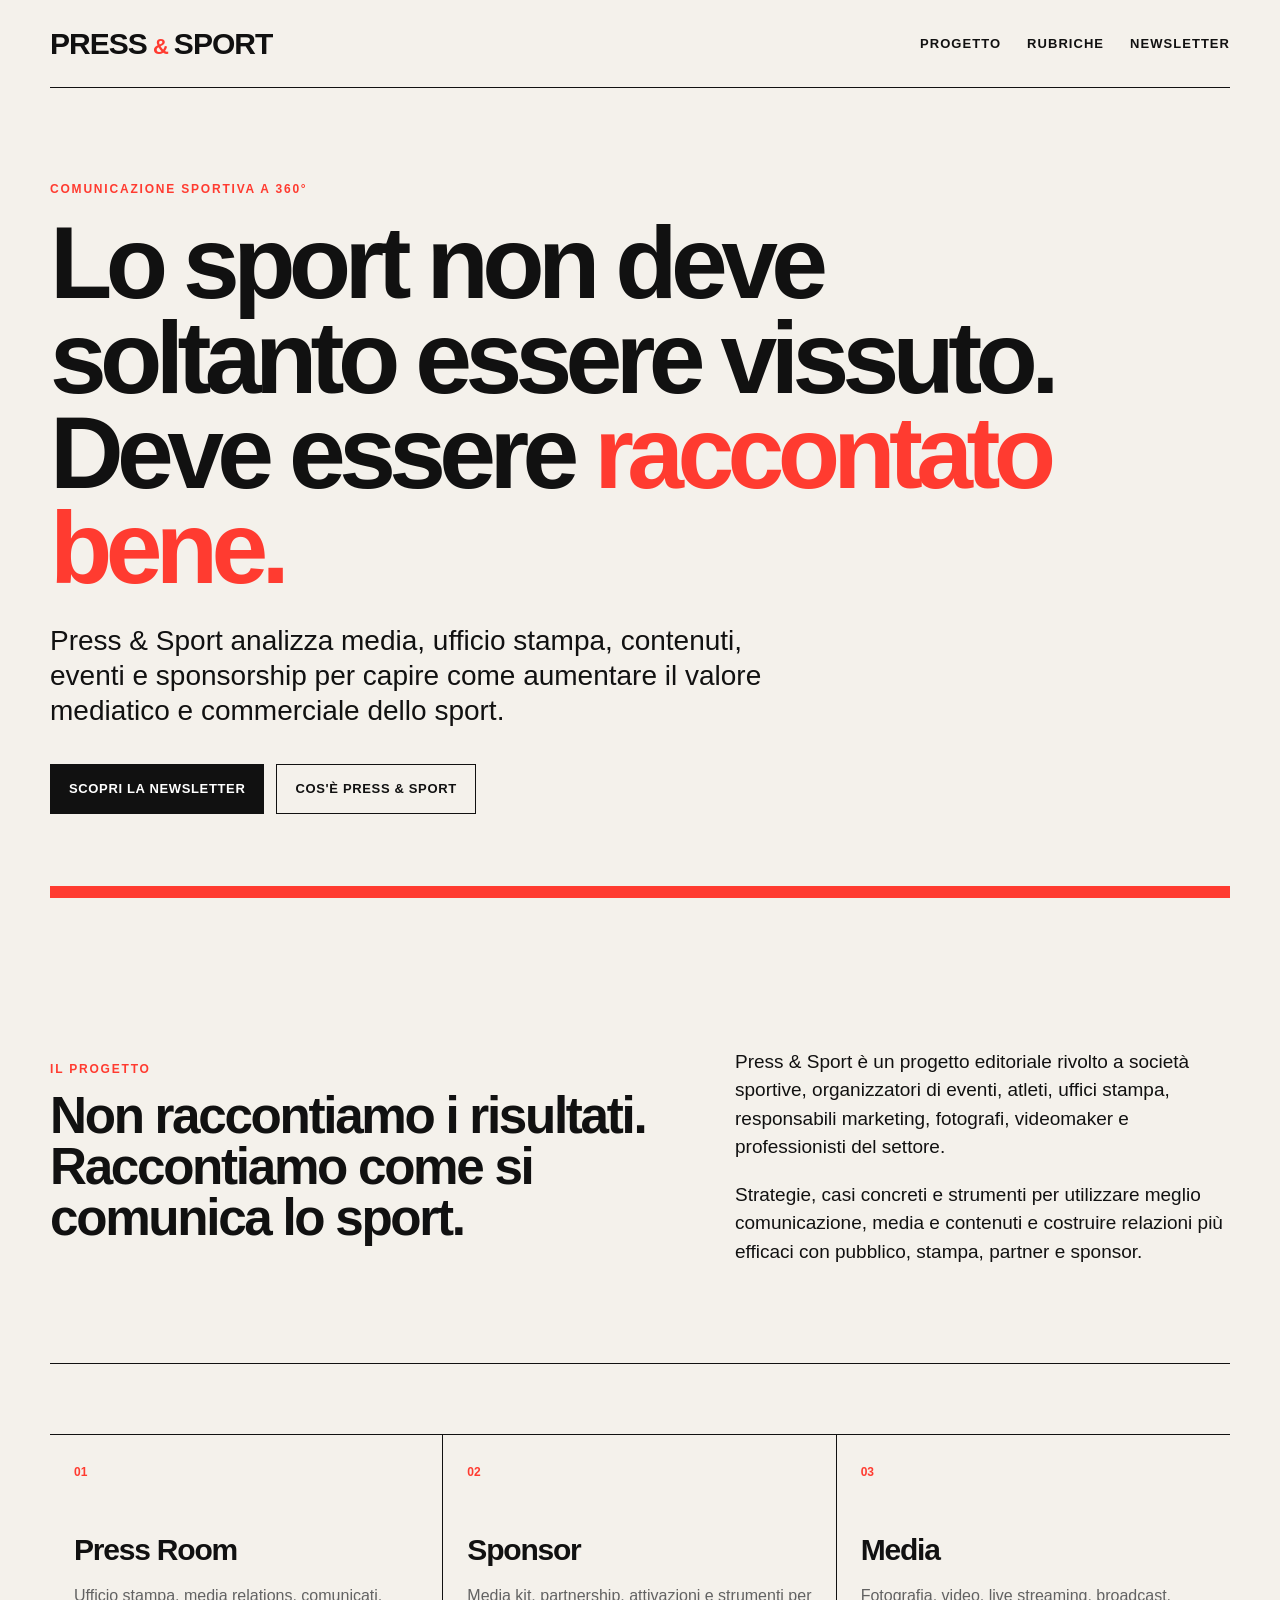
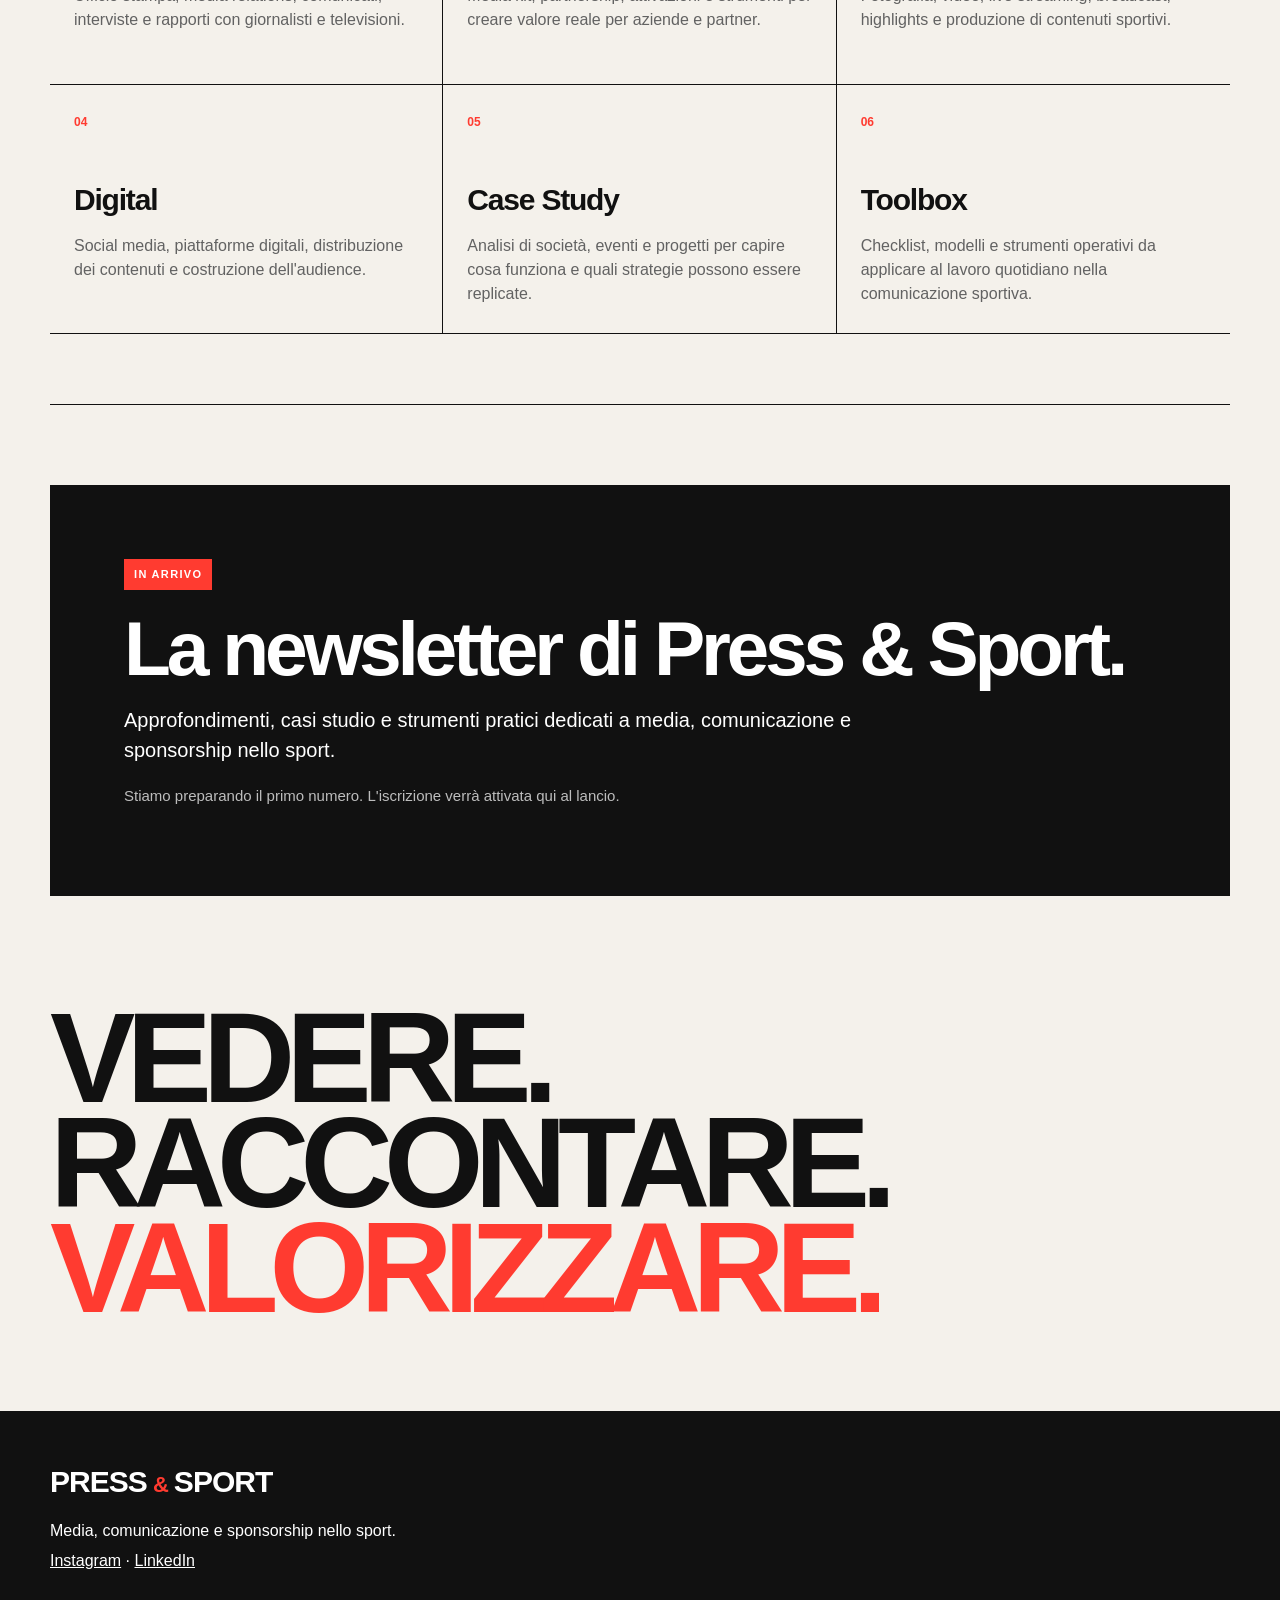
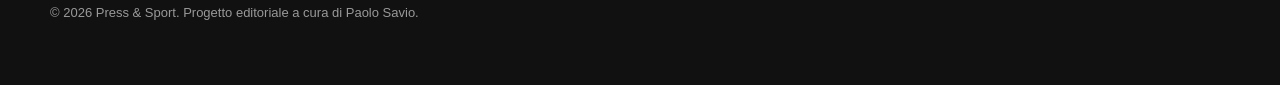
==== index.html @ d0581aa0 "Add Instagram and LinkedIn links" ====
<!doctype html>
<html lang="it">
<head>
  <meta charset="utf-8">
  <meta name="viewport" content="width=device-width, initial-scale=1">
  <title>Press & Sport — Media, comunicazione e sponsorship nello sport</title>
  <meta name="description" content="Press & Sport è un progetto editoriale dedicato a media, comunicazione e sponsorship nello sport.">
  <meta name="theme-color" content="#111111">
  <link rel="stylesheet" href="styles.css">
</head>
<body>
  <header class="site-header">
    <a class="brand" href="#top" aria-label="Press & Sport, home">
      <span class="brand-press">PRESS</span><span class="brand-amp">&amp;</span><span class="brand-sport">SPORT</span>
    </a>
    <nav class="nav" aria-label="Navigazione principale">
      <a href="#progetto">Progetto</a>
      <a href="#rubriche">Rubriche</a>
      <a href="#newsletter">Newsletter</a>
    </nav>
  </header>

  <main id="top">
    <section class="hero">
      <div class="hero-kicker">COMUNICAZIONE SPORTIVA A 360°</div>
      <h1>Lo sport non deve soltanto essere vissuto.<br>Deve essere <span>raccontato bene.</span></h1>
      <p class="hero-copy">
        Press &amp; Sport analizza media, ufficio stampa, contenuti, eventi e sponsorship
        per capire come aumentare il valore mediatico e commerciale dello sport.
      </p>
      <div class="hero-actions">
        <a class="button primary" href="#newsletter">Scopri la newsletter</a>
        <a class="button secondary" href="#progetto">Cos'è Press &amp; Sport</a>
      </div>
      <div class="hero-line" aria-hidden="true"></div>
    </section>

    <section class="intro" id="progetto">
      <div>
        <p class="section-label">IL PROGETTO</p>
        <h2>Non raccontiamo i risultati.<br>Raccontiamo come si comunica lo sport.</h2>
      </div>
      <div class="intro-copy">
        <p>
          Press &amp; Sport è un progetto editoriale rivolto a società sportive, organizzatori di eventi,
          atleti, uffici stampa, responsabili marketing, fotografi, videomaker e professionisti del settore.
        </p>
        <p>
          Strategie, casi concreti e strumenti per utilizzare meglio comunicazione, media e contenuti
          e costruire relazioni più efficaci con pubblico, stampa, partner e sponsor.
        </p>
      </div>
    </section>

    <section class="topics" id="rubriche">
      <article>
        <span>01</span>
        <h3>Press Room</h3>
        <p>Ufficio stampa, media relations, comunicati, interviste e rapporti con giornalisti e televisioni.</p>
      </article>
      <article>
        <span>02</span>
        <h3>Sponsor</h3>
        <p>Media kit, partnership, attivazioni e strumenti per creare valore reale per aziende e partner.</p>
      </article>
      <article>
        <span>03</span>
        <h3>Media</h3>
        <p>Fotografia, video, live streaming, broadcast, highlights e produzione di contenuti sportivi.</p>
      </article>
      <article>
        <span>04</span>
        <h3>Digital</h3>
        <p>Social media, piattaforme digitali, distribuzione dei contenuti e costruzione dell'audience.</p>
      </article>
      <article>
        <span>05</span>
        <h3>Case Study</h3>
        <p>Analisi di società, eventi e progetti per capire cosa funziona e quali strategie possono essere replicate.</p>
      </article>
      <article>
        <span>06</span>
        <h3>Toolbox</h3>
        <p>Checklist, modelli e strumenti operativi da applicare al lavoro quotidiano nella comunicazione sportiva.</p>
      </article>
    </section>

    <section class="newsletter" id="newsletter">
      <div class="newsletter-badge">IN ARRIVO</div>
      <h2>La newsletter di Press &amp; Sport.</h2>
      <p>
        Approfondimenti, casi studio e strumenti pratici dedicati a media, comunicazione e sponsorship nello sport.
      </p>
      <p class="newsletter-note">
        Stiamo preparando il primo numero. L'iscrizione verrà attivata qui al lancio.
      </p>
    </section>

    <section class="manifesto">
      <p>VEDERE.</p>
      <p>RACCONTARE.</p>
      <p class="accent">VALORIZZARE.</p>
    </section>
  </main>

  <footer>
    <div class="brand footer-brand">
      <span class="brand-press">PRESS</span><span class="brand-amp">&amp;</span><span class="brand-sport">SPORT</span>
    </div>
    <p>Media, comunicazione e sponsorship nello sport.</p>
    <p class="social-links"><a href="https://www.instagram.com/pressandsport/" target="_blank" rel="noopener noreferrer">Instagram</a> · <a href="https://www.linkedin.com/company/146625659" target="_blank" rel="noopener noreferrer">LinkedIn</a></p>
    <p class="copyright">© 2026 Press &amp; Sport. Progetto editoriale a cura di Paolo Savio.</p>
  </footer>
</body>
</html>
---- styles.css ----
:root {
  --bg: #f4f1eb;
  --paper: #ffffff;
  --ink: #111111;
  --muted: #626262;
  --line: #d8d3ca;
  --accent: #ff3b30;
  --max: 1180px;
}

* { box-sizing: border-box; }
html { scroll-behavior: smooth; }
body {
  margin: 0;
  background: var(--bg);
  color: var(--ink);
  font-family: Arial, Helvetica, sans-serif;
  line-height: 1.5;
}
a { color: inherit; }
.site-header {
  width: min(calc(100% - 40px), var(--max));
  margin: 0 auto;
  min-height: 88px;
  display: flex;
  align-items: center;
  justify-content: space-between;
  border-bottom: 1px solid var(--ink);
}
.brand {
  display: inline-flex;
  align-items: baseline;
  gap: 4px;
  text-decoration: none;
  font-weight: 900;
  letter-spacing: -0.06em;
  line-height: 1;
}
.brand-press { font-size: 30px; }
.brand-amp { font-size: 22px; color: var(--accent); margin: 0 2px; }
.brand-sport { font-size: 30px; }
.nav { display: flex; gap: 26px; }
.nav a {
  text-decoration: none;
  font-size: 13px;
  font-weight: 700;
  text-transform: uppercase;
  letter-spacing: .08em;
}
.nav a:hover { color: var(--accent); }

.hero {
  width: min(calc(100% - 40px), var(--max));
  margin: 0 auto;
  padding: 92px 0 72px;
}
.hero-kicker, .section-label {
  color: var(--accent);
  font-size: 12px;
  font-weight: 800;
  letter-spacing: .15em;
}
.hero h1 {
  max-width: 1050px;
  margin: 18px 0 28px;
  font-size: clamp(48px, 8vw, 102px);
  line-height: .93;
  letter-spacing: -0.065em;
}
.hero h1 span { color: var(--accent); }
.hero-copy {
  max-width: 760px;
  margin: 0;
  font-size: clamp(19px, 2.2vw, 28px);
  line-height: 1.25;
}
.hero-actions {
  display: flex;
  flex-wrap: wrap;
  gap: 12px;
  margin-top: 36px;
}
.button {
  display: inline-block;
  padding: 14px 18px;
  border: 1px solid var(--ink);
  text-decoration: none;
  font-size: 13px;
  font-weight: 800;
  text-transform: uppercase;
  letter-spacing: .05em;
}
.button.primary { background: var(--ink); color: white; }
.button.primary:hover { background: var(--accent); border-color: var(--accent); }
.button.secondary:hover { background: var(--paper); }
.hero-line { width: 100%; height: 12px; background: var(--accent); margin-top: 72px; }

.intro {
  width: min(calc(100% - 40px), var(--max));
  margin: 0 auto;
  padding: 78px 0;
  display: grid;
  grid-template-columns: 1.1fr .9fr;
  gap: 80px;
  border-bottom: 1px solid var(--ink);
}
.intro h2 {
  margin: 12px 0 0;
  font-size: clamp(34px, 4vw, 58px);
  line-height: 1;
  letter-spacing: -0.045em;
}
.intro-copy { font-size: 19px; }
.intro-copy p:first-child { margin-top: 0; }

.topics {
  width: min(calc(100% - 40px), var(--max));
  margin: 0 auto;
  padding: 70px 0;
  display: grid;
  grid-template-columns: repeat(3, 1fr);
  border-bottom: 1px solid var(--ink);
}
.topics article {
  min-height: 250px;
  padding: 24px;
  border-top: 1px solid var(--ink);
  border-right: 1px solid var(--ink);
}
.topics article:nth-child(3n) { border-right: 0; }
.topics article:nth-child(n+4) { border-bottom: 1px solid var(--ink); }
.topics article span {
  color: var(--accent);
  font-size: 12px;
  font-weight: 800;
}
.topics h3 {
  margin: 44px 0 12px;
  font-size: 30px;
  letter-spacing: -0.04em;
}
.topics p { margin: 0; color: var(--muted); }

.newsletter {
  width: min(calc(100% - 40px), var(--max));
  margin: 80px auto;
  background: var(--ink);
  color: white;
  padding: clamp(36px, 6vw, 74px);
}
.newsletter-badge {
  display: inline-block;
  background: var(--accent);
  color: white;
  padding: 7px 10px;
  font-size: 11px;
  font-weight: 900;
  letter-spacing: .12em;
}
.newsletter h2 {
  margin: 22px 0 14px;
  font-size: clamp(42px, 6vw, 78px);
  line-height: .95;
  letter-spacing: -0.055em;
}
.newsletter p { max-width: 760px; font-size: 20px; }
.newsletter-note { color: #bdbdbd; font-size: 15px !important; }

.manifesto {
  width: min(calc(100% - 40px), var(--max));
  margin: 0 auto 90px;
  padding-top: 30px;
}
.manifesto p {
  margin: 0;
  font-size: clamp(52px, 10vw, 142px);
  font-weight: 900;
  line-height: .82;
  letter-spacing: -0.07em;
}
.manifesto .accent { color: var(--accent); }

footer {
  background: var(--ink);
  color: white;
  padding: 56px max(20px, calc((100vw - var(--max)) / 2));
}
.footer-brand { margin-bottom: 16px; }
footer p { margin: 6px 0; }
.copyright { margin-top: 30px; color: #999; font-size: 13px; }

@media (max-width: 820px) {
  .site-header { min-height: 76px; }
  .nav { display: none; }
  .hero { padding-top: 62px; }
  .intro { grid-template-columns: 1fr; gap: 28px; }
  .topics { grid-template-columns: 1fr; }
  .topics article,
  .topics article:nth-child(3n),
  .topics article:nth-child(n+4) {
    border-right: 0;
    border-bottom: 1px solid var(--ink);
  }
  .topics article { min-height: 210px; }
}

@media (max-width: 480px) {
  .site-header, .hero, .intro, .topics, .newsletter, .manifesto {
    width: min(calc(100% - 28px), var(--max));
  }
  .brand-press, .brand-sport { font-size: 25px; }
  .brand-amp { font-size: 18px; }
  .hero h1 { font-size: 50px; }
}
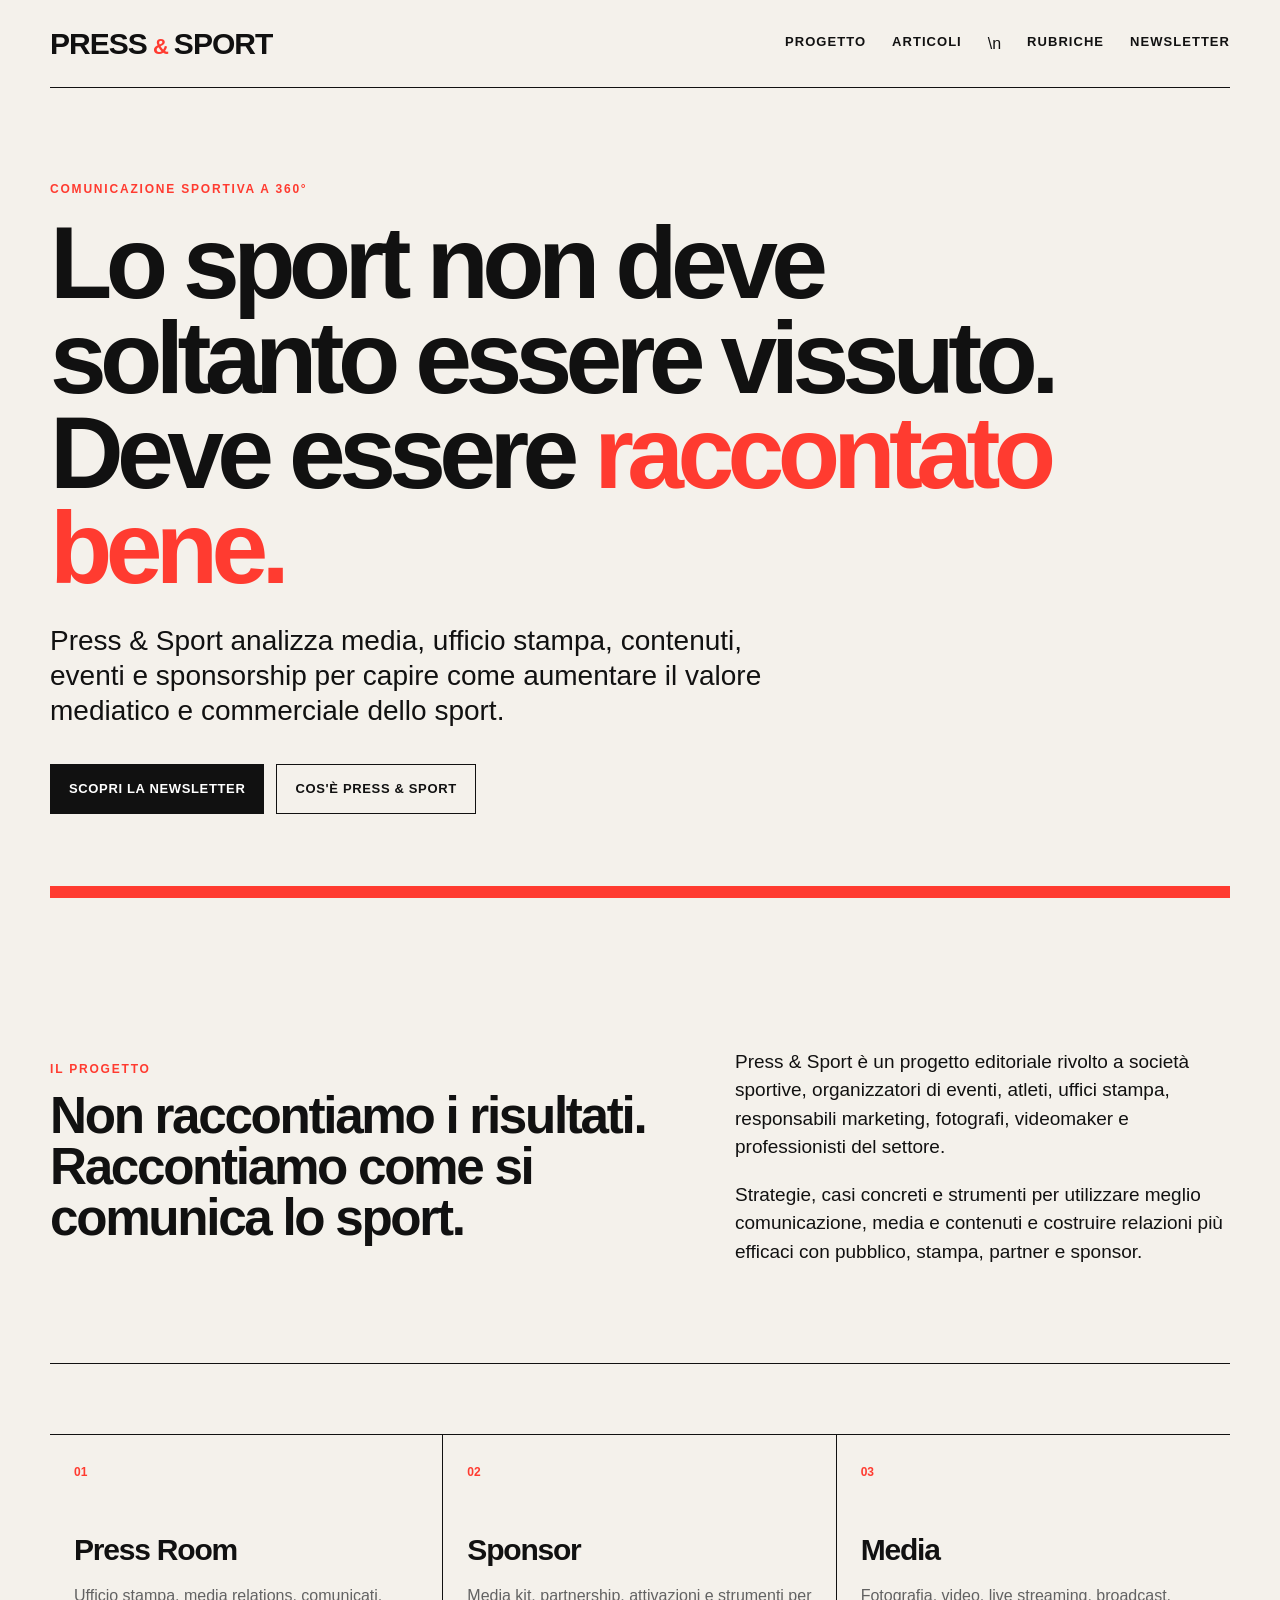
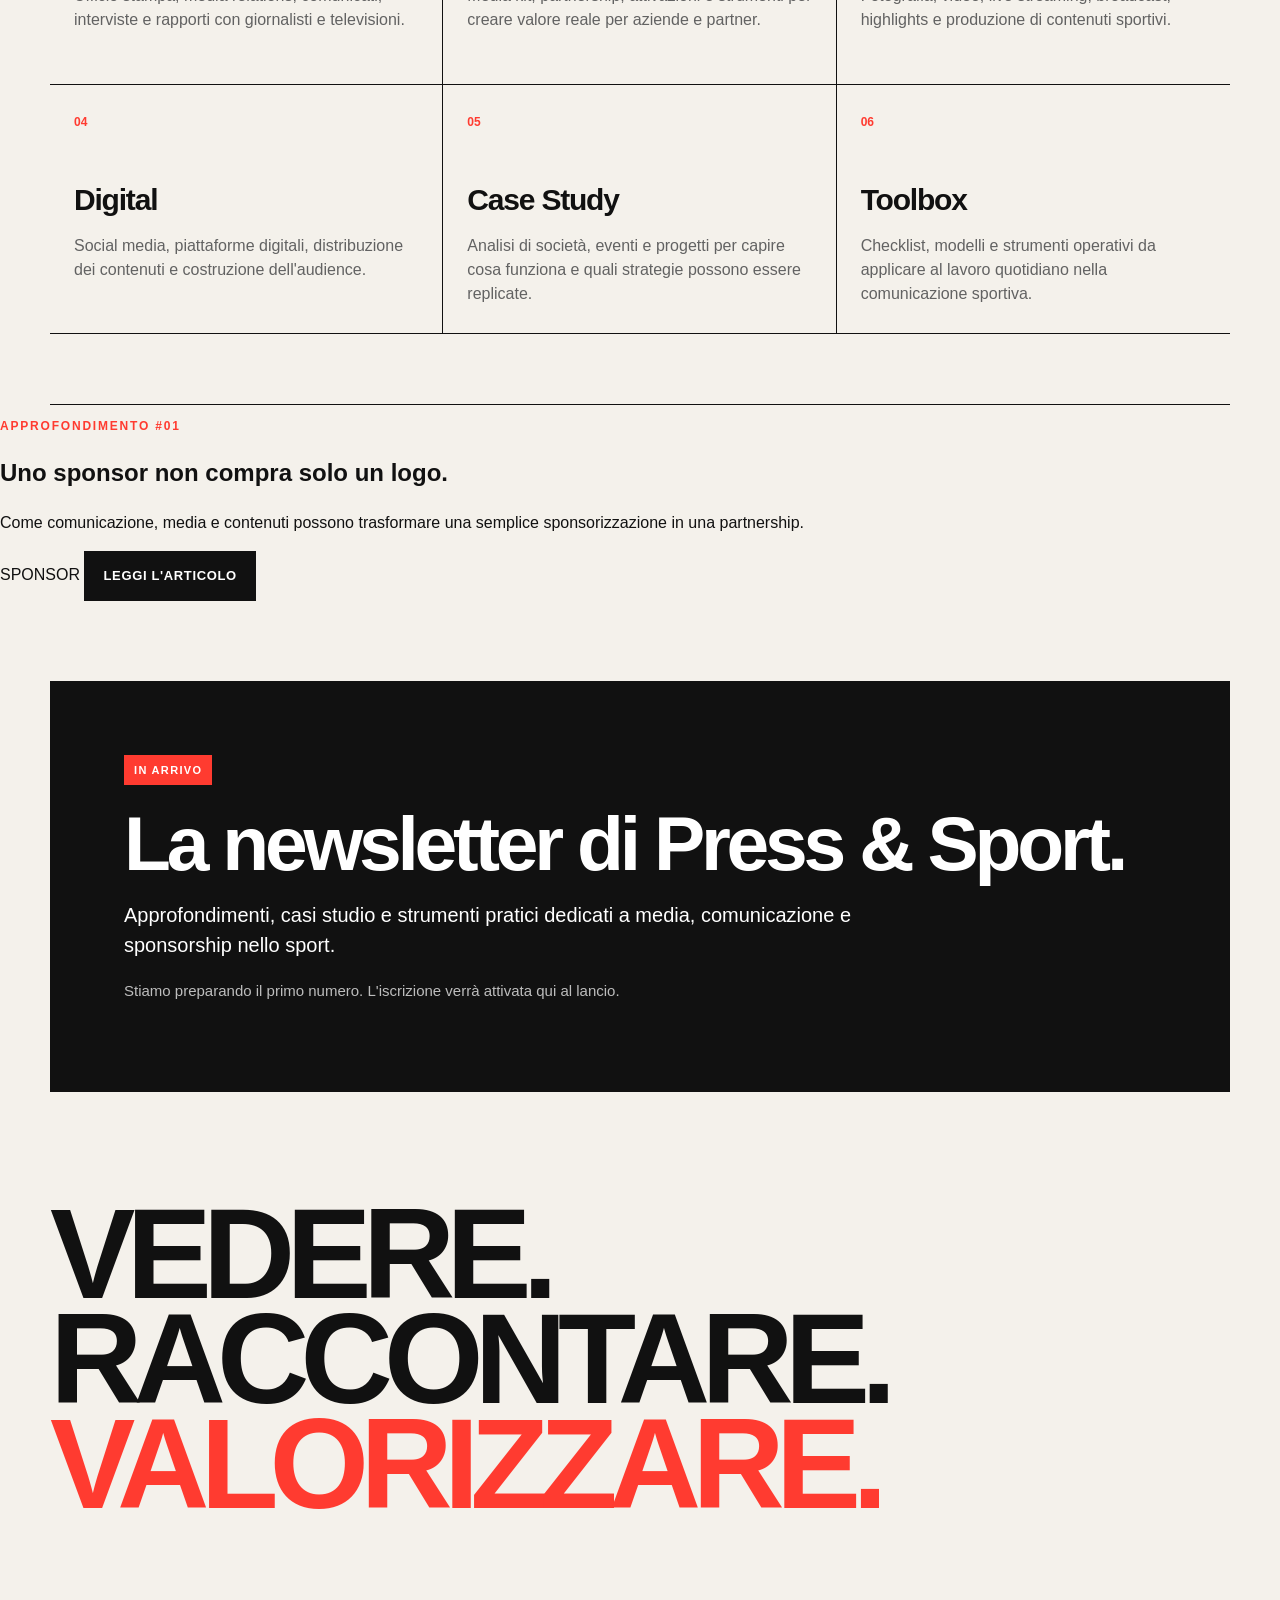
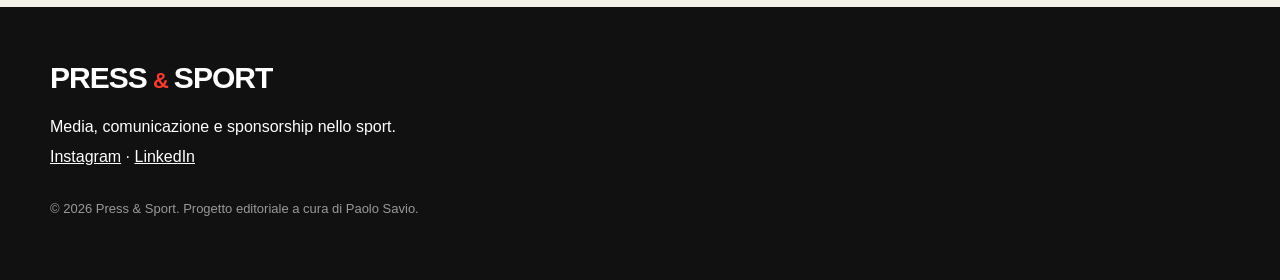
==== commit 1cd56f6a: "Feature first article on homepage" ====
--- a/index.html
+++ b/index.html
@@ -15,7 +15,7 @@
     </a>
     <nav class="nav" aria-label="Navigazione principale">
       <a href="#progetto">Progetto</a>
-      <a href="#rubriche">Rubriche</a>
+      <a href="#articoli">Articoli</a>\n      <a href="#rubriche">Rubriche</a>
       <a href="#newsletter">Newsletter</a>
     </nav>
   </header>
@@ -85,6 +85,20 @@
       </article>
     </section>
 
+    <section class="featured-article" id="articoli">
+      <p class="section-label">APPROFONDIMENTO #01</p>
+      <div class="featured-article-grid">
+        <div>
+          <h2>Uno sponsor non compra solo un logo.</h2>
+          <p>Come comunicazione, media e contenuti possono trasformare una semplice sponsorizzazione in una partnership.</p>
+        </div>
+        <div class="featured-article-action">
+          <span>SPONSOR</span>
+          <a class="button primary" href="articoli/uno-sponsor-non-compra-solo-un-logo.html">Leggi l'articolo</a>
+        </div>
+      </div>
+    </section>
+
     <section class="newsletter" id="newsletter">
       <div class="newsletter-badge">IN ARRIVO</div>
       <h2>La newsletter di Press &amp; Sport.</h2>
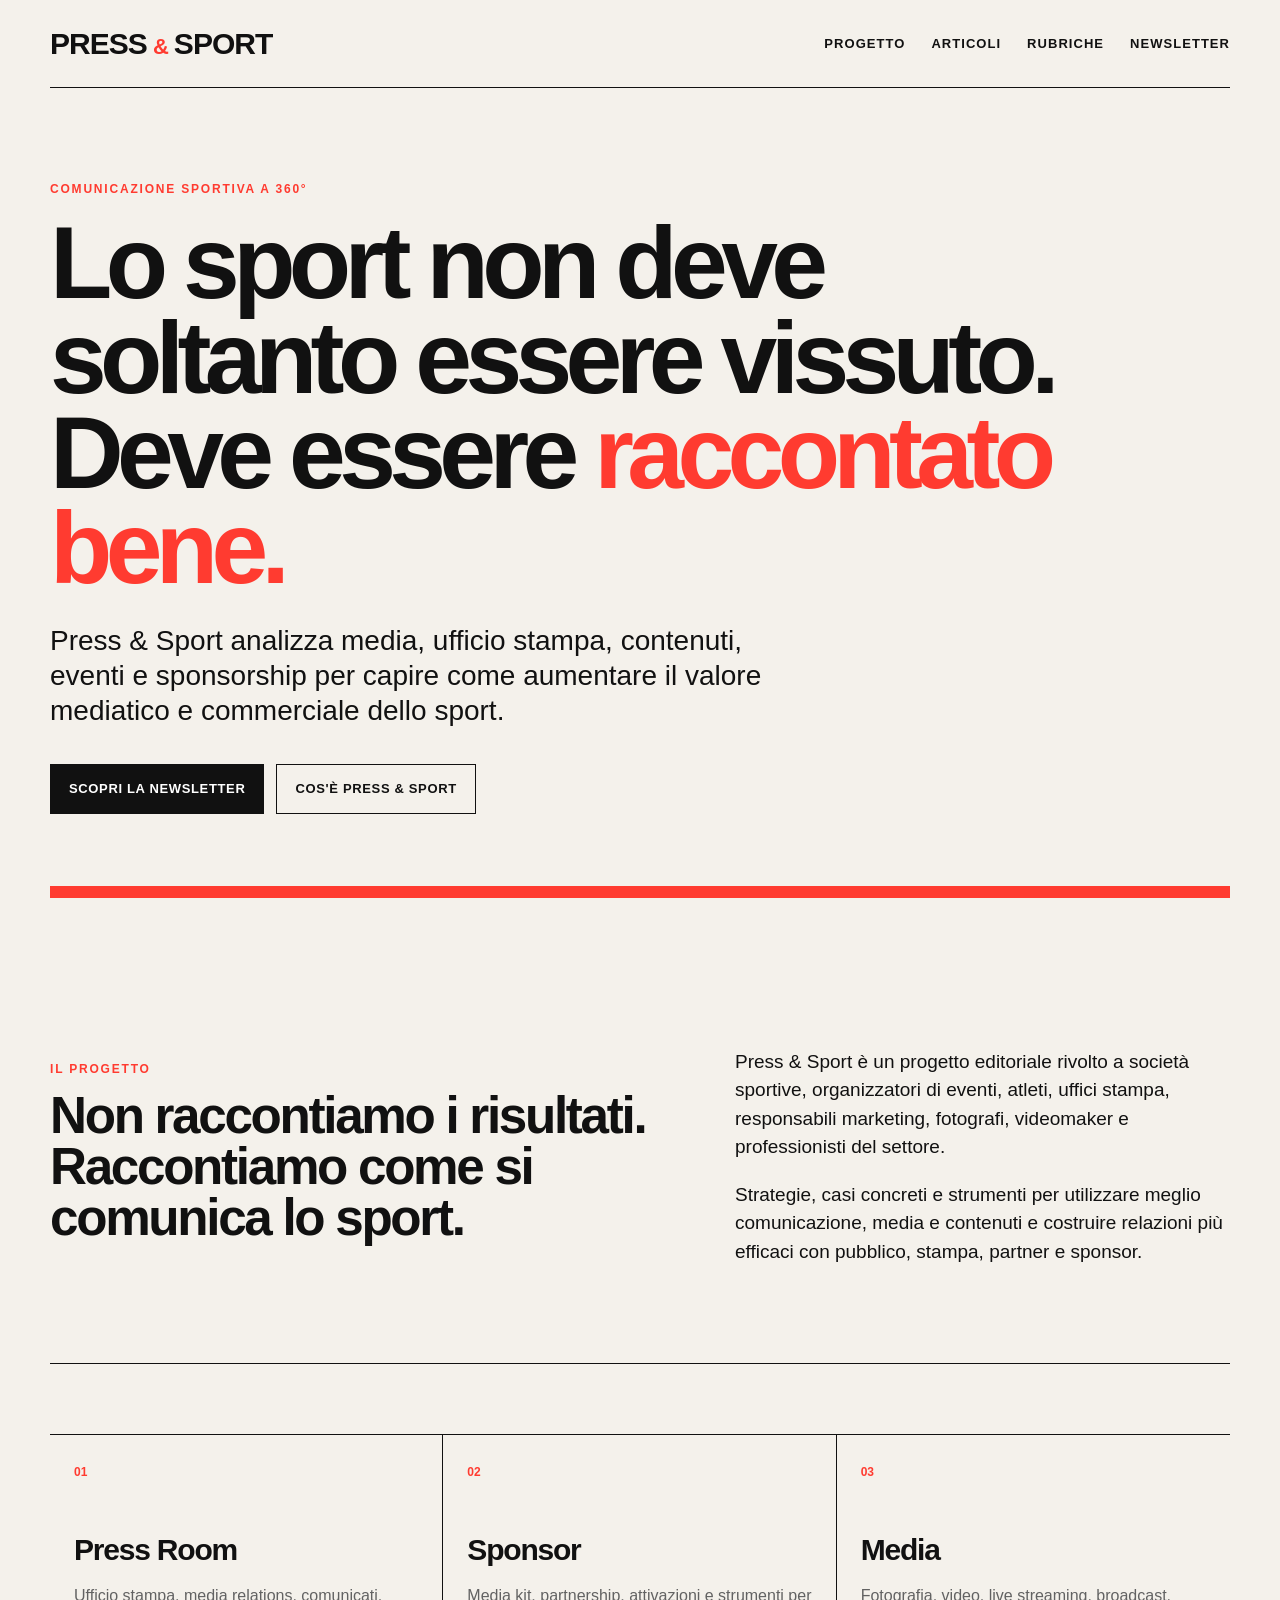
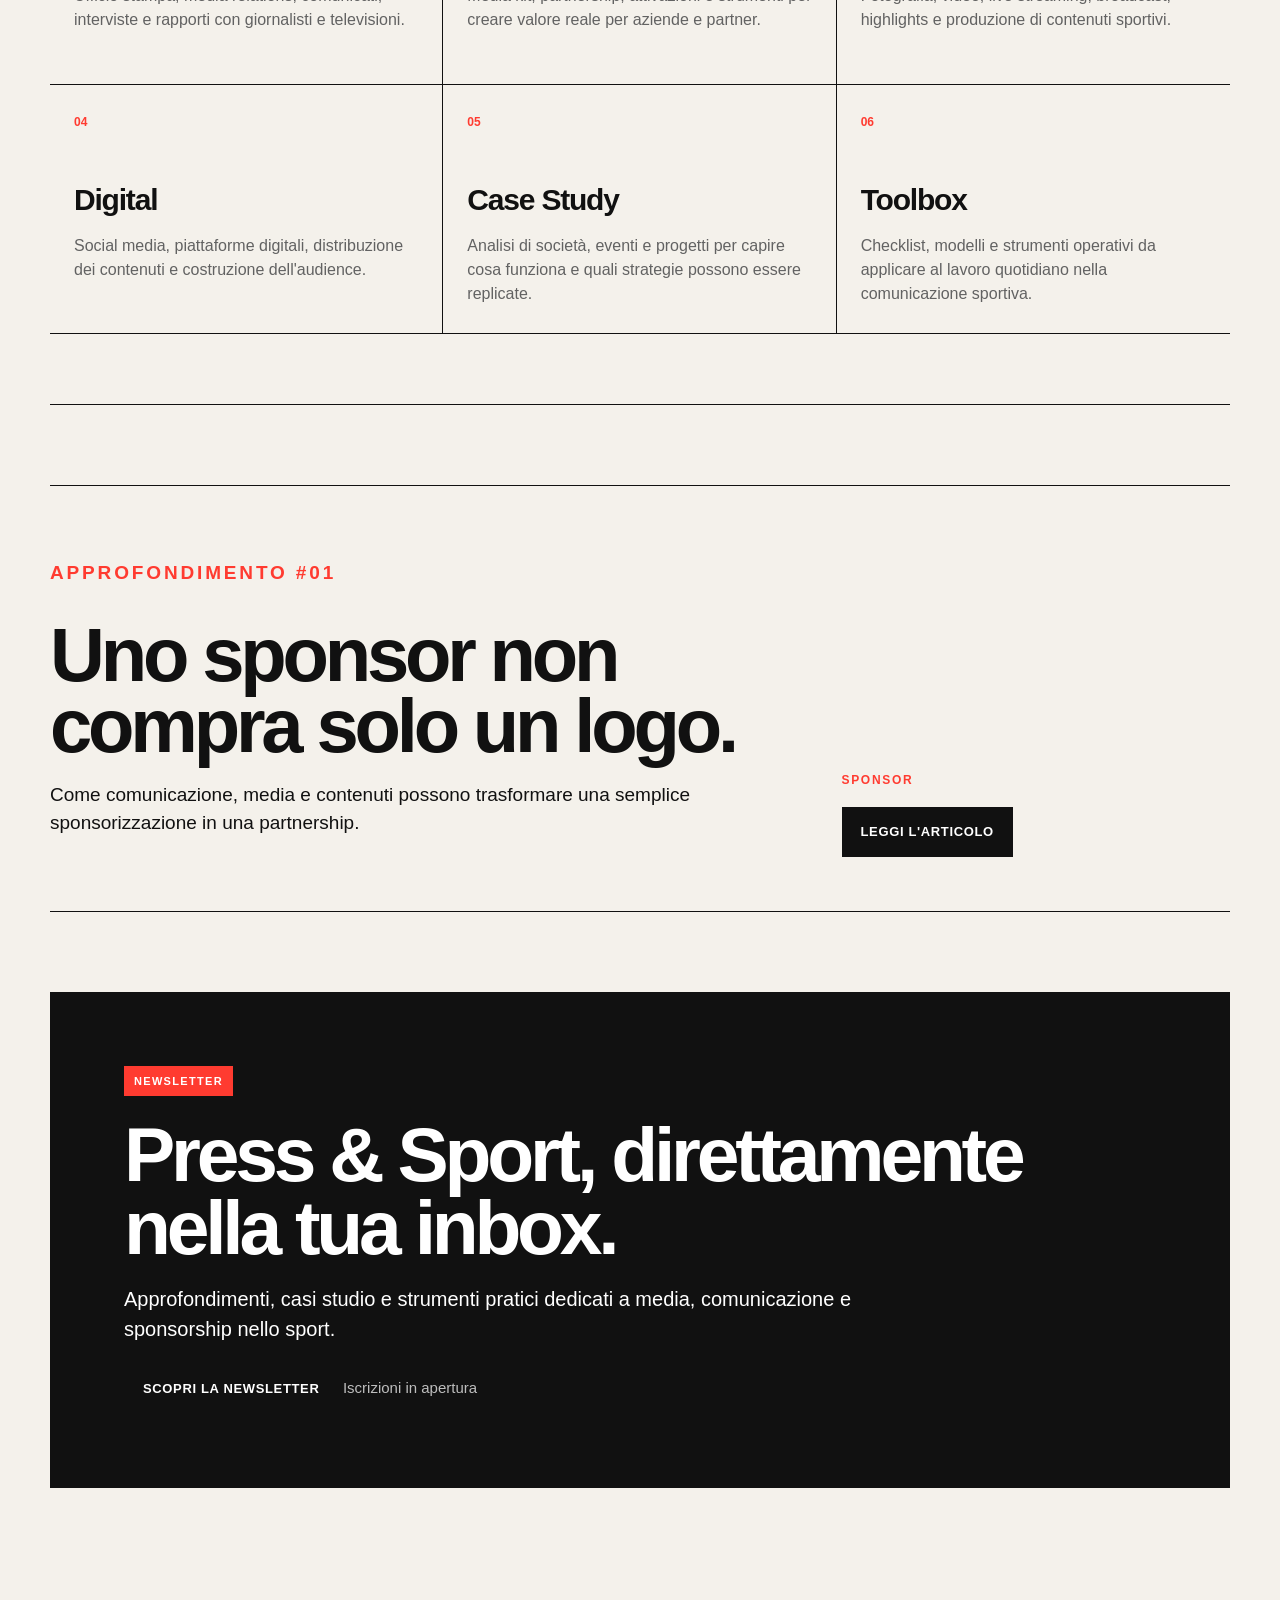
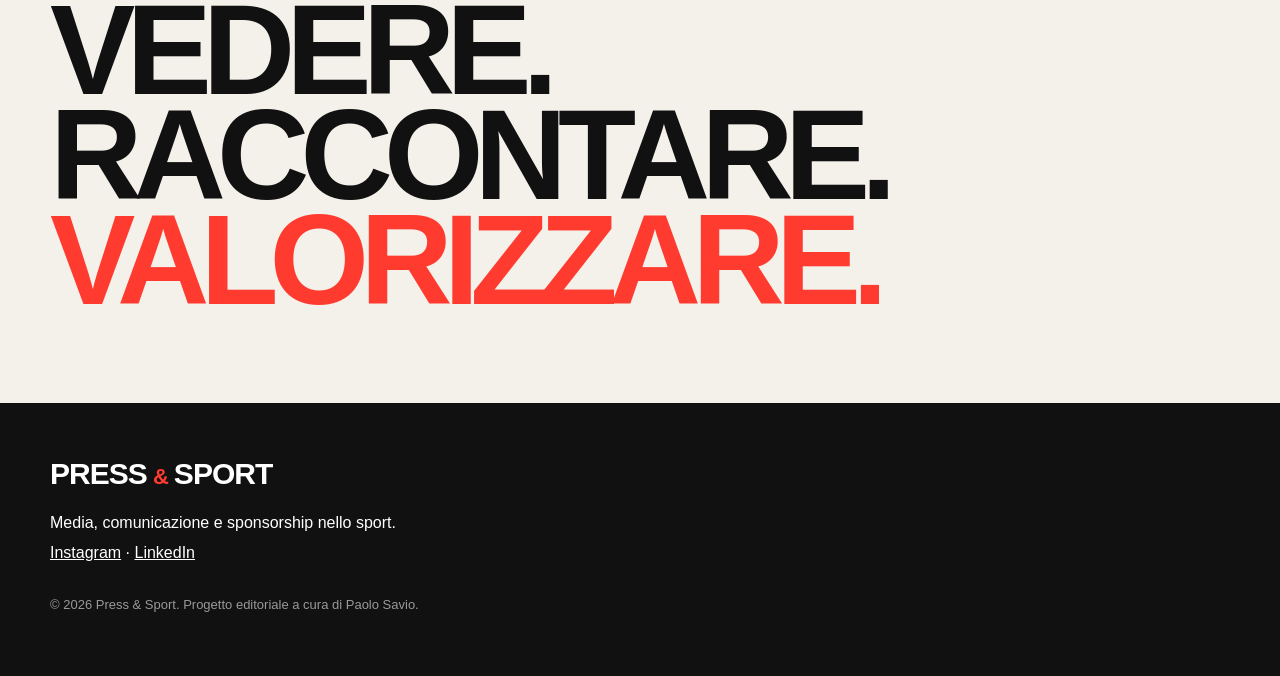
==== commit e33fa63b: "Link homepage to newsletter landing page" ====
--- a/index.html
+++ b/index.html
@@ -15,8 +15,9 @@
     </a>
     <nav class="nav" aria-label="Navigazione principale">
       <a href="#progetto">Progetto</a>
-      <a href="#articoli">Articoli</a>\n      <a href="#rubriche">Rubriche</a>
-      <a href="#newsletter">Newsletter</a>
+      <a href="#articoli">Articoli</a>
+      <a href="#rubriche">Rubriche</a>
+      <a href="newsletter/">Newsletter</a>
     </nav>
   </header>
 
@@ -29,7 +30,7 @@
         per capire come aumentare il valore mediatico e commerciale dello sport.
       </p>
       <div class="hero-actions">
-        <a class="button primary" href="#newsletter">Scopri la newsletter</a>
+        <a class="button primary" href="newsletter/">Scopri la newsletter</a>
         <a class="button secondary" href="#progetto">Cos'è Press &amp; Sport</a>
       </div>
       <div class="hero-line" aria-hidden="true"></div>
@@ -100,14 +101,15 @@
     </section>
 
     <section class="newsletter" id="newsletter">
-      <div class="newsletter-badge">IN ARRIVO</div>
-      <h2>La newsletter di Press &amp; Sport.</h2>
+      <div class="newsletter-badge">NEWSLETTER</div>
+      <h2>Press &amp; Sport, direttamente nella tua inbox.</h2>
       <p>
         Approfondimenti, casi studio e strumenti pratici dedicati a media, comunicazione e sponsorship nello sport.
       </p>
-      <p class="newsletter-note">
-        Stiamo preparando il primo numero. L'iscrizione verrà attivata qui al lancio.
-      </p>
+      <div class="newsletter-actions">
+        <a class="button newsletter-button" href="newsletter/">Scopri la newsletter</a>
+        <span class="newsletter-note">Iscrizioni in apertura</span>
+      </div>
     </section>
 
     <section class="manifesto">
--- a/styles.css
+++ b/styles.css
@@ -211,4 +211,115 @@
   .brand-press, .brand-sport { font-size: 25px; }
   .brand-amp { font-size: 18px; }
   .hero h1 { font-size: 50px; }
-}+}
+
+.featured-article {
+  width: min(calc(100% - 40px), var(--max));
+  margin: 80px auto 0;
+  padding: 54px 0;
+  border-top: 1px solid var(--ink);
+  border-bottom: 1px solid var(--ink);
+}
+.featured-article-grid {
+  display: grid;
+  grid-template-columns: 1.3fr .7fr;
+  gap: 70px;
+  align-items: end;
+}
+.featured-article h2 {
+  margin: 12px 0 14px;
+  max-width: 760px;
+  font-size: clamp(42px, 6vw, 76px);
+  line-height: .94;
+  letter-spacing: -0.055em;
+}
+.featured-article p { max-width: 720px; font-size: 19px; }
+.featured-article-action { display: flex; flex-direction: column; align-items: flex-start; gap: 18px; }
+.featured-article-action span { color: var(--accent); font-size: 12px; font-weight: 900; letter-spacing: .14em; }
+
+.article-page { min-height: 70vh; }
+.article-shell {
+  width: min(calc(100% - 40px), 920px);
+  margin: 0 auto;
+  padding: 64px 0 100px;
+}
+.article-back {
+  display: inline-block;
+  margin-bottom: 64px;
+  text-decoration: none;
+  font-size: 13px;
+  font-weight: 800;
+  text-transform: uppercase;
+  letter-spacing: .06em;
+}
+.article-back:hover { color: var(--accent); }
+.article-kicker { color: var(--accent); font-size: 12px; font-weight: 900; letter-spacing: .15em; }
+.article-shell > h1 {
+  margin: 14px 0 20px;
+  font-size: clamp(52px, 8vw, 102px);
+  line-height: .9;
+  letter-spacing: -0.065em;
+}
+.article-deck {
+  max-width: 790px;
+  margin: 0;
+  font-size: clamp(21px, 2.5vw, 30px);
+  line-height: 1.2;
+}
+.article-meta {
+  margin: 32px 0 56px;
+  padding-top: 18px;
+  border-top: 1px solid var(--ink);
+  color: var(--muted);
+  font-size: 13px;
+}
+.article-body { max-width: 760px; margin: 0 auto; }
+.article-body p, .article-body li { font-size: 19px; line-height: 1.7; }
+.article-lead { font-size: 24px !important; line-height: 1.5 !important; }
+.article-body h2 {
+  margin: 62px 0 18px;
+  font-size: clamp(31px, 4vw, 46px);
+  line-height: 1;
+  letter-spacing: -0.04em;
+}
+.article-body ol { padding-left: 24px; }
+.article-callout {
+  margin: 54px 0;
+  padding: 30px;
+  border-left: 10px solid var(--accent);
+  background: var(--ink);
+  color: white;
+}
+.article-callout span { display: block; margin-bottom: 12px; color: var(--accent); font-size: 11px; font-weight: 900; letter-spacing: .14em; }
+.article-callout strong { display: block; font-size: 27px; line-height: 1.15; }
+.toolbox-box {
+  margin: 70px 0;
+  padding: 34px;
+  background: var(--paper);
+  border: 1px solid var(--ink);
+}
+.toolbox-box h2 { margin-top: 12px; }
+.toolbox-grid { display: grid; grid-template-columns: repeat(3, 1fr); gap: 1px; background: var(--ink); border: 1px solid var(--ink); }
+.toolbox-grid > div { background: var(--paper); padding: 22px; }
+.toolbox-grid span { display: block; margin-bottom: 34px; color: var(--accent); font-size: 12px; font-weight: 900; }
+.toolbox-grid strong { display: block; font-size: 20px; line-height: 1.1; }
+.toolbox-grid p { margin-bottom: 0; font-size: 15px !important; line-height: 1.45 !important; color: var(--muted); }
+.article-next {
+  margin-top: 80px;
+  padding-top: 28px;
+  border-top: 12px solid var(--accent);
+}
+.article-next span { display: block; margin-bottom: 10px; font-size: 11px; font-weight: 900; letter-spacing: .14em; }
+.article-next strong { font-size: 30px; line-height: 1.15; }
+
+@media (max-width: 820px) {
+  .featured-article-grid { grid-template-columns: 1fr; gap: 28px; }
+  .toolbox-grid { grid-template-columns: 1fr; }
+  .article-shell { padding-top: 42px; }
+  .article-back { margin-bottom: 42px; }
+}
+@media (max-width: 480px) {
+  .featured-article, .article-shell { width: min(calc(100% - 28px), var(--max)); }
+  .article-shell > h1 { font-size: 56px; }
+  .article-body p, .article-body li { font-size: 18px; }
+}
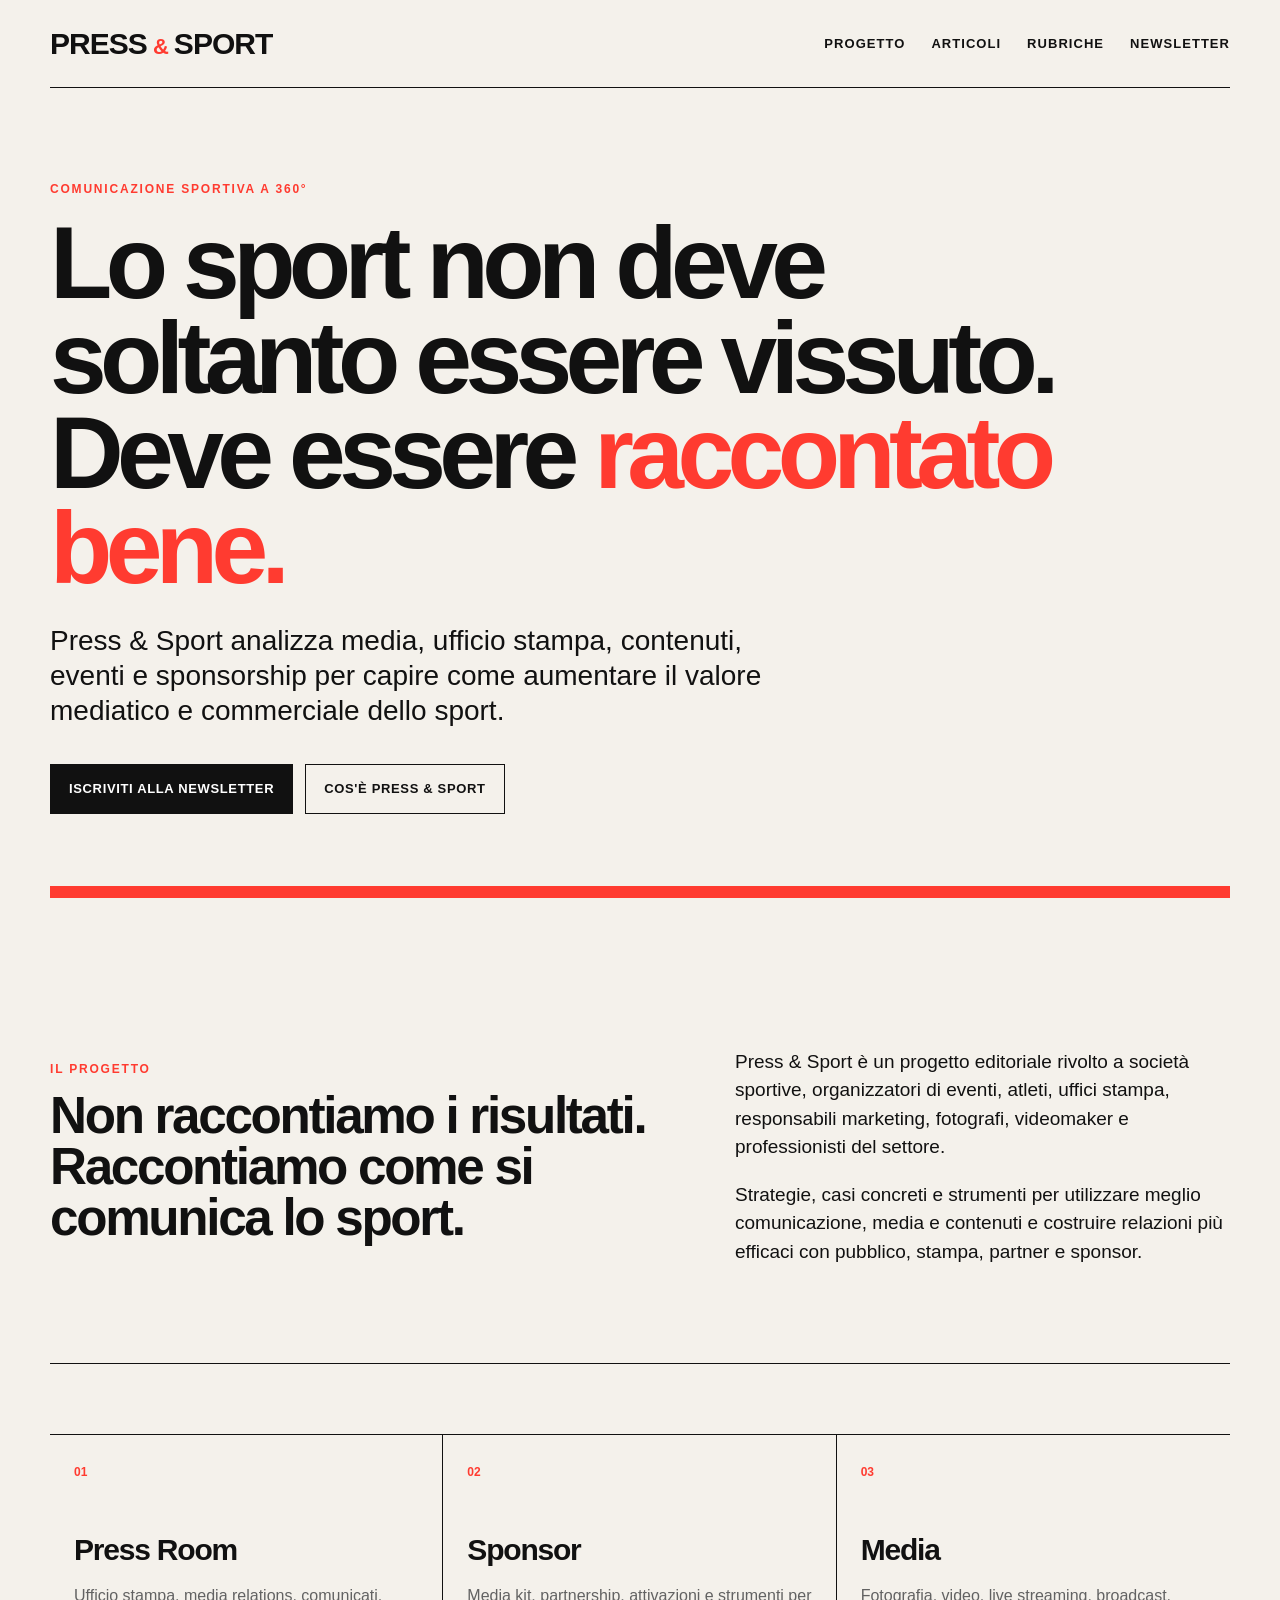
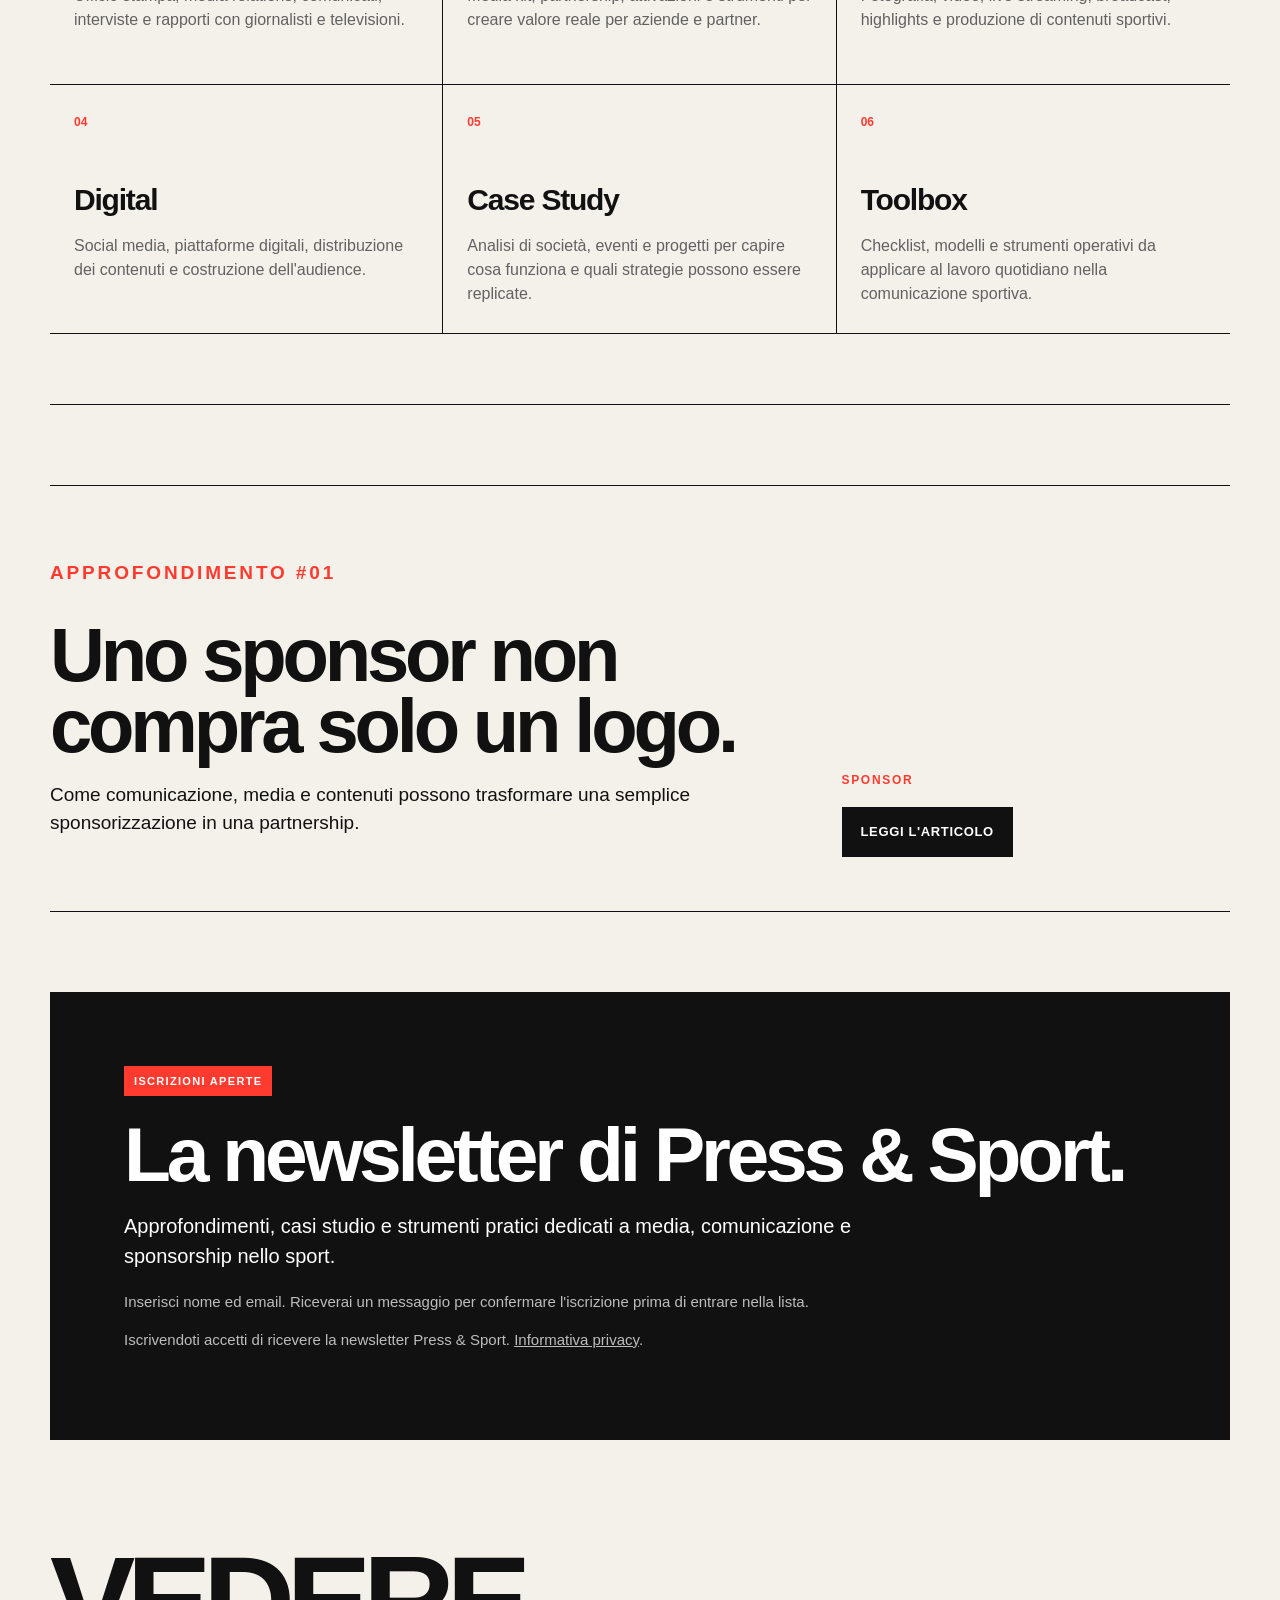
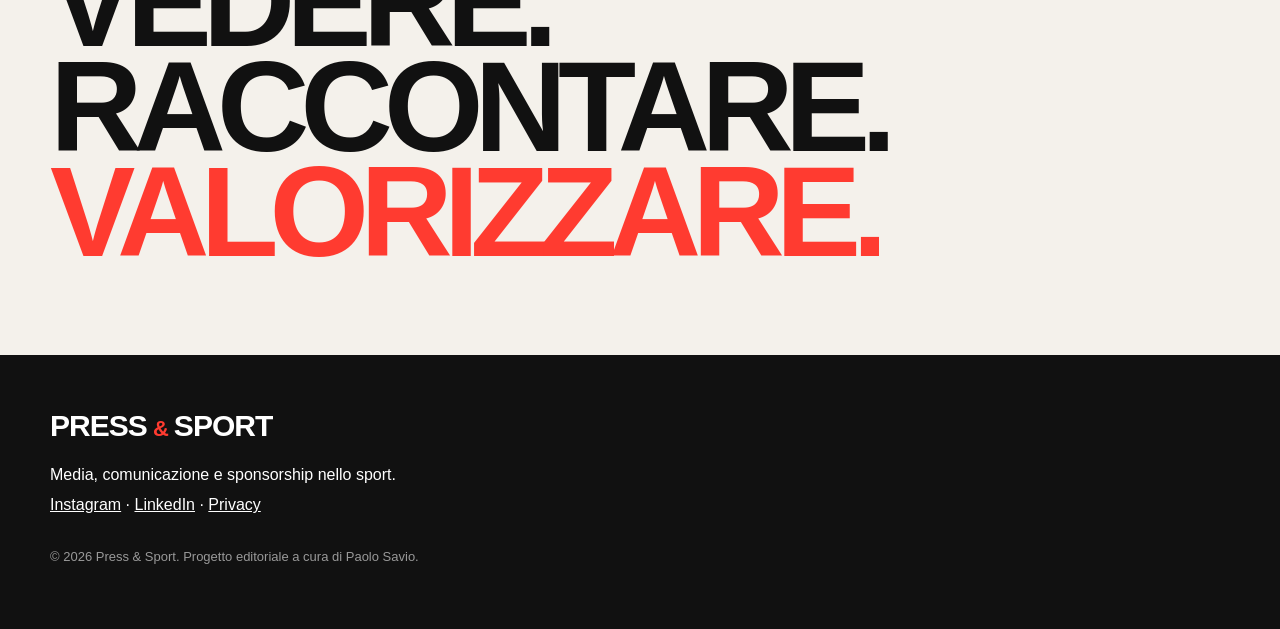
==== commit 5e6b0e02: "Attiva iscrizione newsletter Press & Sport con form Sender" ====
--- a/index.html
+++ b/index.html
@@ -7,6 +7,24 @@
   <meta name="description" content="Press & Sport è un progetto editoriale dedicato a media, comunicazione e sponsorship nello sport.">
   <meta name="theme-color" content="#111111">
   <link rel="stylesheet" href="styles.css">
+  <script>
+    (function (s, e, n, d, er) {
+      s['Sender'] = er;
+      s[er] = s[er] || function () {
+        (s[er].q = s[er].q || []).push(arguments)
+      }, s[er].l = 1 * new Date();
+      s[er].on = function(event, callback) {
+        s[er].listeners = s[er].listeners || {};
+        (s[er].listeners[event] = s[er].listeners[event] || []).push(callback);
+      };
+      var a = e.createElement(n),
+          m = e.getElementsByTagName(n)[0];
+      a.async = 1;
+      a.src = d;
+      m.parentNode.insertBefore(a, m)
+    })(window, document, 'script', 'https://cdn.sender.net/accounts_resources/universal.js', 'sender');
+    sender('195811047a0242');
+  </script>
 </head>
 <body>
   <header class="site-header">
@@ -17,7 +35,7 @@
       <a href="#progetto">Progetto</a>
       <a href="#articoli">Articoli</a>
       <a href="#rubriche">Rubriche</a>
-      <a href="newsletter/">Newsletter</a>
+      <a href="#newsletter">Newsletter</a>
     </nav>
   </header>
 
@@ -30,7 +48,7 @@
         per capire come aumentare il valore mediatico e commerciale dello sport.
       </p>
       <div class="hero-actions">
-        <a class="button primary" href="newsletter/">Scopri la newsletter</a>
+        <a class="button primary" href="#newsletter">Iscriviti alla newsletter</a>
         <a class="button secondary" href="#progetto">Cos'è Press &amp; Sport</a>
       </div>
       <div class="hero-line" aria-hidden="true"></div>
@@ -101,15 +119,18 @@
     </section>
 
     <section class="newsletter" id="newsletter">
-      <div class="newsletter-badge">NEWSLETTER</div>
-      <h2>Press &amp; Sport, direttamente nella tua inbox.</h2>
+      <div class="newsletter-badge">ISCRIZIONI APERTE</div>
+      <h2>La newsletter di Press &amp; Sport.</h2>
       <p>
         Approfondimenti, casi studio e strumenti pratici dedicati a media, comunicazione e sponsorship nello sport.
       </p>
-      <div class="newsletter-actions">
-        <a class="button newsletter-button" href="newsletter/">Scopri la newsletter</a>
-        <span class="newsletter-note">Iscrizioni in apertura</span>
-      </div>
+      <p class="newsletter-note">
+        Inserisci nome ed email. Riceverai un messaggio per confermare l'iscrizione prima di entrare nella lista.
+      </p>
+      <div style="text-align: left" class="sender-form-field" data-sender-form-id="bqxvOr"></div>
+      <p class="newsletter-note">
+        Iscrivendoti accetti di ricevere la newsletter Press &amp; Sport. <a href="privacy.html">Informativa privacy</a>.
+      </p>
     </section>
 
     <section class="manifesto">
@@ -124,7 +145,7 @@
       <span class="brand-press">PRESS</span><span class="brand-amp">&amp;</span><span class="brand-sport">SPORT</span>
     </div>
     <p>Media, comunicazione e sponsorship nello sport.</p>
-    <p class="social-links"><a href="https://www.instagram.com/pressandsport/" target="_blank" rel="noopener noreferrer">Instagram</a> · <a href="https://www.linkedin.com/company/146625659" target="_blank" rel="noopener noreferrer">LinkedIn</a></p>
+    <p class="social-links"><a href="https://www.instagram.com/pressandsport/" target="_blank" rel="noopener noreferrer">Instagram</a> · <a href="https://www.linkedin.com/company/146625659" target="_blank" rel="noopener noreferrer">LinkedIn</a> · <a href="privacy.html">Privacy</a></p>
     <p class="copyright">© 2026 Press &amp; Sport. Progetto editoriale a cura di Paolo Savio.</p>
   </footer>
 </body>
--- a/styles.css
+++ b/styles.css
@@ -323,3 +323,215 @@
   .article-shell > h1 { font-size: 56px; }
   .article-body p, .article-body li { font-size: 18px; }
 }
+
+
+/* Newsletter landing page */
+.newsletter-actions {
+  display: flex;
+  flex-wrap: wrap;
+  gap: 16px;
+  align-items: center;
+  margin-top: 28px;
+}
+.newsletter-button {
+  background: white;
+  color: var(--ink);
+  border-color: white;
+}
+.newsletter-button:hover {
+  background: var(--accent);
+  color: white;
+  border-color: var(--accent);
+}
+.newsletter-page {
+  min-height: 70vh;
+}
+.newsletter-hero,
+.newsletter-benefits,
+.newsletter-signup,
+.newsletter-audience {
+  width: min(calc(100% - 40px), var(--max));
+  margin-left: auto;
+  margin-right: auto;
+}
+.newsletter-hero {
+  padding: 82px 0 70px;
+  border-bottom: 12px solid var(--accent);
+}
+.newsletter-hero h1 {
+  max-width: 1040px;
+  margin: 14px 0 24px;
+  font-size: clamp(52px, 8vw, 104px);
+  line-height: .9;
+  letter-spacing: -0.065em;
+}
+.newsletter-hero h1 span {
+  color: var(--accent);
+}
+.newsletter-hero-copy {
+  max-width: 780px;
+  margin: 0;
+  font-size: clamp(20px, 2.4vw, 30px);
+  line-height: 1.2;
+}
+.newsletter-benefits {
+  display: grid;
+  grid-template-columns: repeat(3, 1fr);
+  padding: 70px 0;
+  border-bottom: 1px solid var(--ink);
+}
+.newsletter-benefits article {
+  min-height: 240px;
+  padding: 26px;
+  border-top: 1px solid var(--ink);
+  border-right: 1px solid var(--ink);
+}
+.newsletter-benefits article:last-child {
+  border-right: 0;
+}
+.newsletter-benefits span {
+  color: var(--accent);
+  font-size: 12px;
+  font-weight: 900;
+}
+.newsletter-benefits h2 {
+  margin: 44px 0 12px;
+  font-size: 30px;
+  letter-spacing: -0.04em;
+}
+.newsletter-benefits p {
+  margin: 0;
+  color: var(--muted);
+}
+.newsletter-signup {
+  display: grid;
+  grid-template-columns: .9fr 1.1fr;
+  gap: 70px;
+  padding: 80px 0;
+  align-items: start;
+}
+.newsletter-signup-copy h2,
+.newsletter-audience h2 {
+  margin: 12px 0 20px;
+  font-size: clamp(38px, 5vw, 66px);
+  line-height: .95;
+  letter-spacing: -0.05em;
+}
+.newsletter-signup-copy > p:last-child,
+.newsletter-audience > p:last-child {
+  font-size: 19px;
+  line-height: 1.6;
+}
+.newsletter-form-shell {
+  background: var(--ink);
+  color: white;
+  padding: clamp(30px, 5vw, 54px);
+  min-height: 340px;
+}
+.newsletter-form-shell h3 {
+  margin: 22px 0 12px;
+  font-size: clamp(30px, 4vw, 48px);
+  line-height: 1;
+  letter-spacing: -0.04em;
+}
+.newsletter-form-shell p {
+  margin-bottom: 0;
+  color: #c8c8c8;
+  font-size: 17px;
+  line-height: 1.6;
+}
+.newsletter-audience {
+  margin-bottom: 90px;
+  padding: 60px 0;
+  border-top: 1px solid var(--ink);
+  border-bottom: 1px solid var(--ink);
+}
+
+@media (max-width: 820px) {
+  .newsletter-benefits,
+  .newsletter-signup {
+    grid-template-columns: 1fr;
+  }
+  .newsletter-benefits article,
+  .newsletter-benefits article:last-child {
+    border-right: 0;
+    border-bottom: 1px solid var(--ink);
+  }
+  .newsletter-signup {
+    gap: 34px;
+  }
+}
+@media (max-width: 480px) {
+  .newsletter-hero,
+  .newsletter-benefits,
+  .newsletter-signup,
+  .newsletter-audience {
+    width: min(calc(100% - 28px), var(--max));
+  }
+  .newsletter-hero h1 {
+    font-size: 54px;
+  }
+}
+
+
+.newsletter-issue {
+  width: min(calc(100% - 40px), var(--max));
+  margin: 0 auto;
+  padding: 72px 0;
+  border-bottom: 1px solid var(--ink);
+}
+.newsletter-issue-meta {
+  display: flex;
+  align-items: center;
+  justify-content: space-between;
+  gap: 20px;
+  margin-bottom: 22px;
+}
+.newsletter-issue-meta p { margin: 0; }
+.newsletter-issue-meta span {
+  color: var(--muted);
+  font-size: 12px;
+  font-weight: 900;
+  letter-spacing: .14em;
+}
+.newsletter-issue-grid {
+  display: grid;
+  grid-template-columns: 1.25fr .75fr;
+  gap: 70px;
+  align-items: end;
+}
+.newsletter-issue h2 {
+  margin: 0 0 18px;
+  max-width: 760px;
+  font-size: clamp(42px, 6vw, 76px);
+  line-height: .94;
+  letter-spacing: -0.055em;
+}
+.newsletter-issue-grid > div:first-child p {
+  max-width: 720px;
+  margin: 0;
+  font-size: 19px;
+}
+.newsletter-issue-action {
+  display: flex;
+  flex-direction: column;
+  align-items: flex-start;
+  gap: 22px;
+}
+.newsletter-issue-action p {
+  margin: 0;
+  color: var(--muted);
+  font-size: 17px;
+  line-height: 1.55;
+}
+@media (max-width: 820px) {
+  .newsletter-issue-grid {
+    grid-template-columns: 1fr;
+    gap: 28px;
+  }
+}
+@media (max-width: 480px) {
+  .newsletter-issue {
+    width: min(calc(100% - 28px), var(--max));
+  }
+}
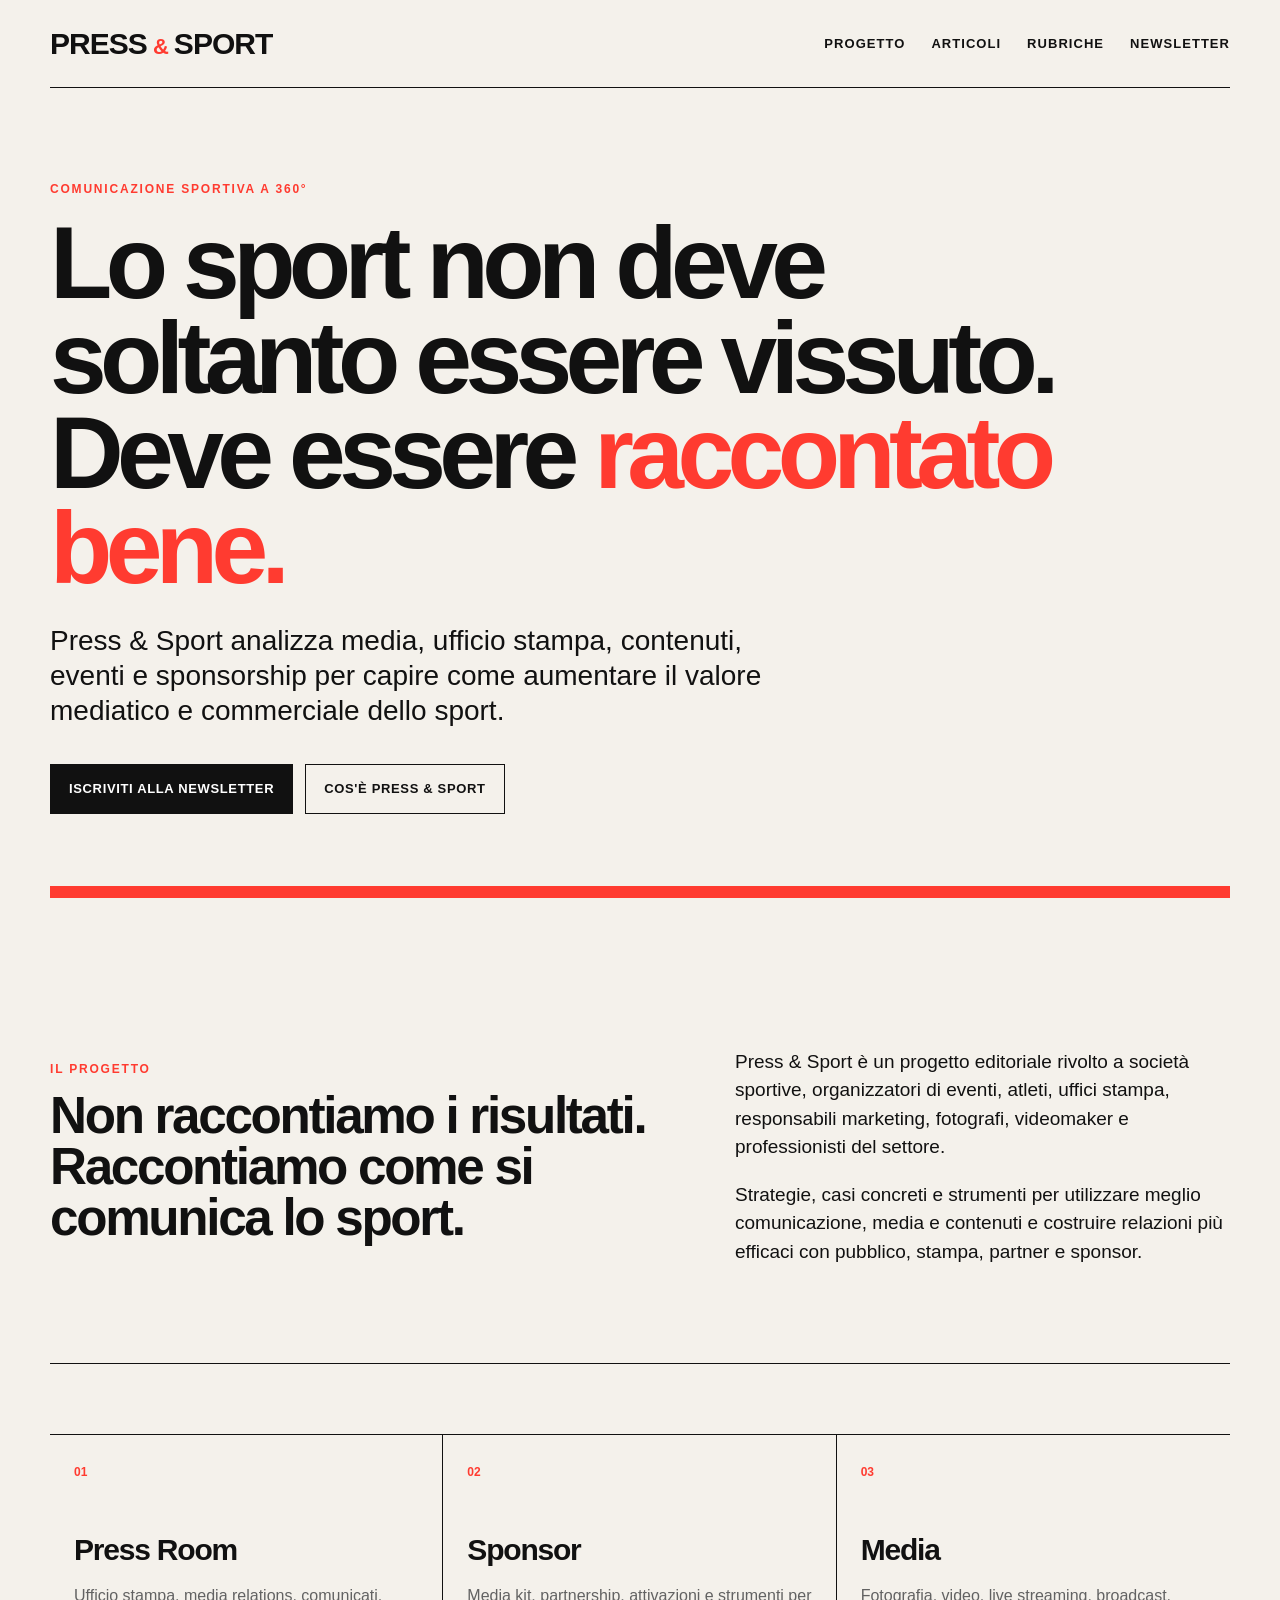
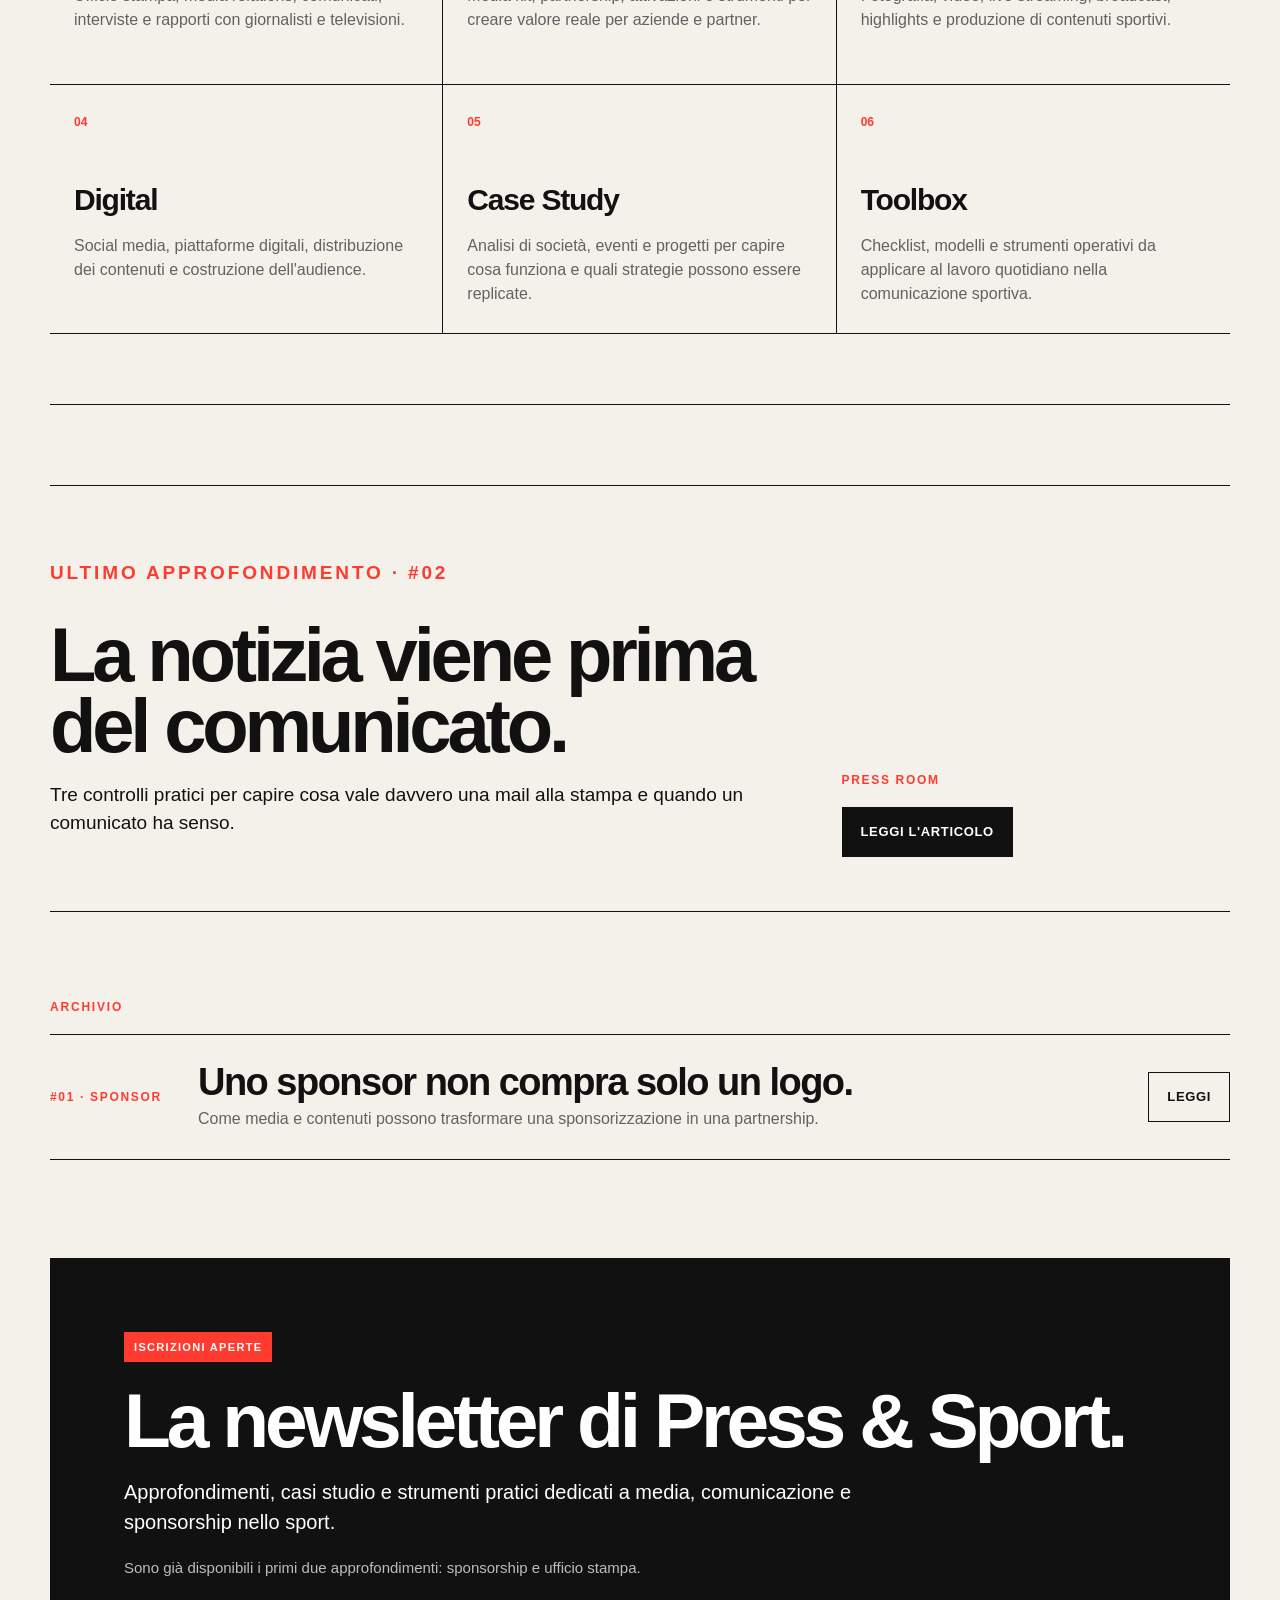
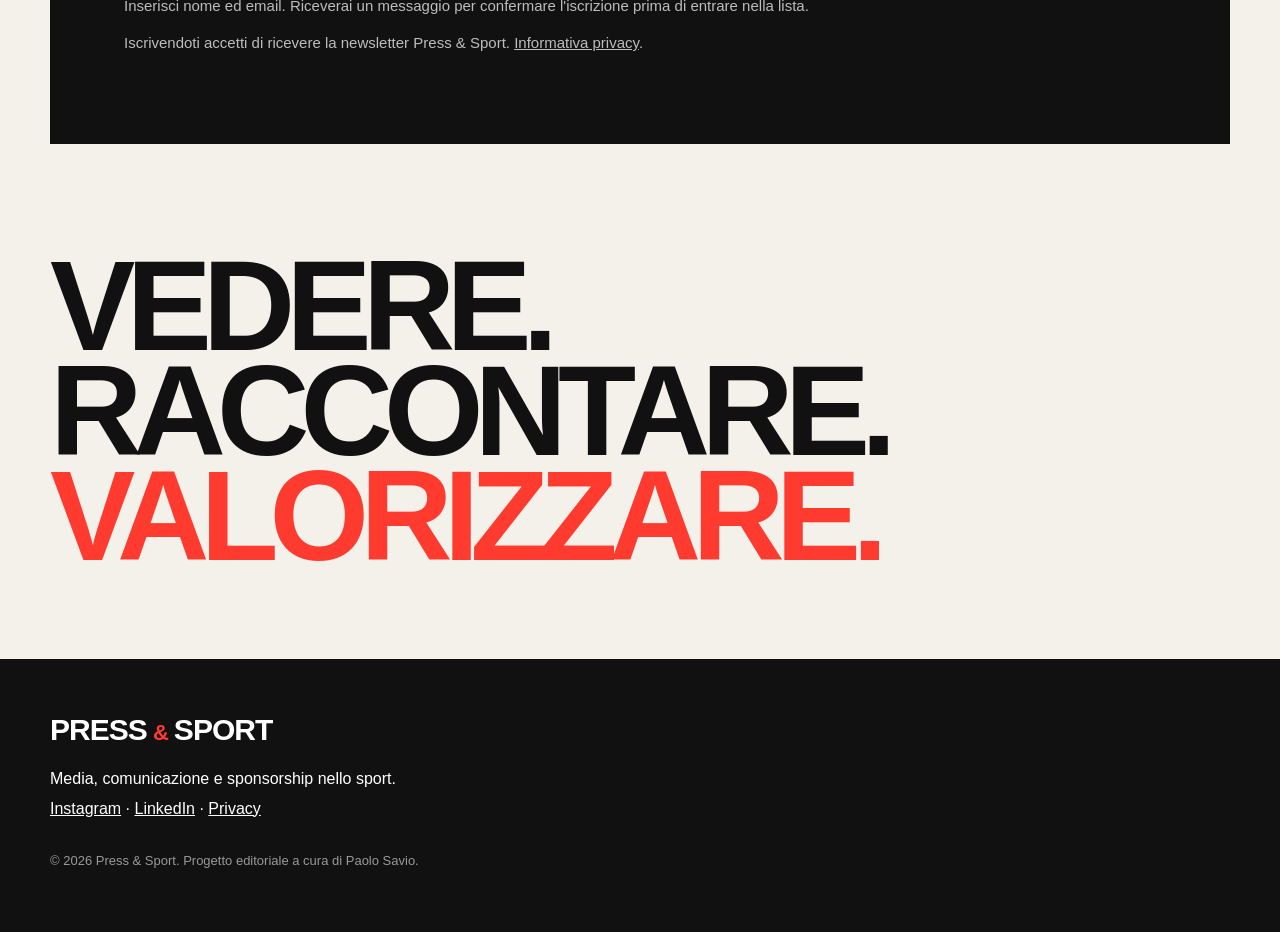
==== commit 5d17190f: "Aggiorna homepage con approfondimento #02 e archivio" ====
--- a/index.html
+++ b/index.html
@@ -105,16 +105,30 @@
     </section>
 
     <section class="featured-article" id="articoli">
-      <p class="section-label">APPROFONDIMENTO #01</p>
+      <p class="section-label">ULTIMO APPROFONDIMENTO · #02</p>
       <div class="featured-article-grid">
         <div>
-          <h2>Uno sponsor non compra solo un logo.</h2>
-          <p>Come comunicazione, media e contenuti possono trasformare una semplice sponsorizzazione in una partnership.</p>
+          <h2>La notizia viene prima del comunicato.</h2>
+          <p>Tre controlli pratici per capire cosa vale davvero una mail alla stampa e quando un comunicato ha senso.</p>
         </div>
         <div class="featured-article-action">
-          <span>SPONSOR</span>
-          <a class="button primary" href="articoli/uno-sponsor-non-compra-solo-un-logo.html">Leggi l'articolo</a>
+          <span>PRESS ROOM</span>
+          <a class="button primary" href="articoli/la-notizia-viene-prima-del-comunicato.html">Leggi l'articolo</a>
         </div>
+      </div>
+    </section>
+
+    <section class="article-archive" aria-label="Archivio articoli">
+      <p class="section-label">ARCHIVIO</p>
+      <div class="article-list">
+        <article>
+          <span class="article-number">#01 · SPONSOR</span>
+          <div>
+            <h3>Uno sponsor non compra solo un logo.</h3>
+            <p>Come media e contenuti possono trasformare una sponsorizzazione in una partnership.</p>
+          </div>
+          <a class="button secondary" href="articoli/uno-sponsor-non-compra-solo-un-logo.html">Leggi</a>
+        </article>
       </div>
     </section>
 
@@ -124,6 +138,7 @@
       <p>
         Approfondimenti, casi studio e strumenti pratici dedicati a media, comunicazione e sponsorship nello sport.
       </p>
+      <p class="newsletter-note">Sono già disponibili i primi due approfondimenti: sponsorship e ufficio stampa.</p>
       <p class="newsletter-note">
         Inserisci nome ed email. Riceverai un messaggio per confermare l'iscrizione prima di entrare nella lista.
       </p>
--- a/styles.css
+++ b/styles.css
@@ -325,213 +325,53 @@
 }
 
 
-/* Newsletter landing page */
-.newsletter-actions {
-  display: flex;
-  flex-wrap: wrap;
-  gap: 16px;
+.article-archive {
+  width: min(calc(100% - 40px), var(--max));
+  margin: 34px auto 0;
+  padding: 40px 0 18px;
+}
+.article-list {
+  margin-top: 18px;
+  border-top: 1px solid var(--ink);
+}
+.article-list article {
+  display: grid;
+  grid-template-columns: 120px 1fr auto;
+  gap: 28px;
   align-items: center;
-  margin-top: 28px;
-}
-.newsletter-button {
-  background: white;
-  color: var(--ink);
-  border-color: white;
-}
-.newsletter-button:hover {
-  background: var(--accent);
-  color: white;
-  border-color: var(--accent);
-}
-.newsletter-page {
-  min-height: 70vh;
-}
-.newsletter-hero,
-.newsletter-benefits,
-.newsletter-signup,
-.newsletter-audience {
-  width: min(calc(100% - 40px), var(--max));
-  margin-left: auto;
-  margin-right: auto;
-}
-.newsletter-hero {
-  padding: 82px 0 70px;
-  border-bottom: 12px solid var(--accent);
-}
-.newsletter-hero h1 {
-  max-width: 1040px;
-  margin: 14px 0 24px;
-  font-size: clamp(52px, 8vw, 104px);
-  line-height: .9;
-  letter-spacing: -0.065em;
-}
-.newsletter-hero h1 span {
-  color: var(--accent);
-}
-.newsletter-hero-copy {
-  max-width: 780px;
-  margin: 0;
-  font-size: clamp(20px, 2.4vw, 30px);
-  line-height: 1.2;
-}
-.newsletter-benefits {
-  display: grid;
-  grid-template-columns: repeat(3, 1fr);
-  padding: 70px 0;
-  border-bottom: 1px solid var(--ink);
-}
-.newsletter-benefits article {
-  min-height: 240px;
-  padding: 26px;
-  border-top: 1px solid var(--ink);
-  border-right: 1px solid var(--ink);
-}
-.newsletter-benefits article:last-child {
-  border-right: 0;
-}
-.newsletter-benefits span {
+  padding: 28px 0;
+  border-bottom: 1px solid var(--ink);
+}
+.article-list .article-number {
   color: var(--accent);
   font-size: 12px;
   font-weight: 900;
-}
-.newsletter-benefits h2 {
-  margin: 44px 0 12px;
-  font-size: 30px;
-  letter-spacing: -0.04em;
-}
-.newsletter-benefits p {
-  margin: 0;
-  color: var(--muted);
-}
-.newsletter-signup {
-  display: grid;
-  grid-template-columns: .9fr 1.1fr;
-  gap: 70px;
-  padding: 80px 0;
-  align-items: start;
-}
-.newsletter-signup-copy h2,
-.newsletter-audience h2 {
-  margin: 12px 0 20px;
-  font-size: clamp(38px, 5vw, 66px);
-  line-height: .95;
-  letter-spacing: -0.05em;
-}
-.newsletter-signup-copy > p:last-child,
-.newsletter-audience > p:last-child {
-  font-size: 19px;
-  line-height: 1.6;
-}
-.newsletter-form-shell {
-  background: var(--ink);
-  color: white;
-  padding: clamp(30px, 5vw, 54px);
-  min-height: 340px;
-}
-.newsletter-form-shell h3 {
-  margin: 22px 0 12px;
-  font-size: clamp(30px, 4vw, 48px);
+  letter-spacing: .14em;
+}
+.article-list h3 {
+  margin: 0 0 6px;
+  font-size: clamp(26px, 3vw, 38px);
   line-height: 1;
   letter-spacing: -0.04em;
 }
-.newsletter-form-shell p {
-  margin-bottom: 0;
-  color: #c8c8c8;
-  font-size: 17px;
-  line-height: 1.6;
-}
-.newsletter-audience {
-  margin-bottom: 90px;
-  padding: 60px 0;
-  border-top: 1px solid var(--ink);
-  border-bottom: 1px solid var(--ink);
-}
-
+.article-list p {
+  margin: 0;
+  color: var(--muted);
+}
+.article-list a {
+  white-space: nowrap;
+}
+.article-next a {
+  color: inherit;
+  text-decoration: none;
+}
+.article-next a:hover {
+  color: var(--accent);
+}
 @media (max-width: 820px) {
-  .newsletter-benefits,
-  .newsletter-signup {
-    grid-template-columns: 1fr;
-  }
-  .newsletter-benefits article,
-  .newsletter-benefits article:last-child {
-    border-right: 0;
-    border-bottom: 1px solid var(--ink);
-  }
-  .newsletter-signup {
-    gap: 34px;
-  }
+  .article-list article { grid-template-columns: 1fr; gap: 12px; }
+  .article-list a { justify-self: start; }
 }
 @media (max-width: 480px) {
-  .newsletter-hero,
-  .newsletter-benefits,
-  .newsletter-signup,
-  .newsletter-audience {
-    width: min(calc(100% - 28px), var(--max));
-  }
-  .newsletter-hero h1 {
-    font-size: 54px;
-  }
-}
-
-
-.newsletter-issue {
-  width: min(calc(100% - 40px), var(--max));
-  margin: 0 auto;
-  padding: 72px 0;
-  border-bottom: 1px solid var(--ink);
-}
-.newsletter-issue-meta {
-  display: flex;
-  align-items: center;
-  justify-content: space-between;
-  gap: 20px;
-  margin-bottom: 22px;
-}
-.newsletter-issue-meta p { margin: 0; }
-.newsletter-issue-meta span {
-  color: var(--muted);
-  font-size: 12px;
-  font-weight: 900;
-  letter-spacing: .14em;
-}
-.newsletter-issue-grid {
-  display: grid;
-  grid-template-columns: 1.25fr .75fr;
-  gap: 70px;
-  align-items: end;
-}
-.newsletter-issue h2 {
-  margin: 0 0 18px;
-  max-width: 760px;
-  font-size: clamp(42px, 6vw, 76px);
-  line-height: .94;
-  letter-spacing: -0.055em;
-}
-.newsletter-issue-grid > div:first-child p {
-  max-width: 720px;
-  margin: 0;
-  font-size: 19px;
-}
-.newsletter-issue-action {
-  display: flex;
-  flex-direction: column;
-  align-items: flex-start;
-  gap: 22px;
-}
-.newsletter-issue-action p {
-  margin: 0;
-  color: var(--muted);
-  font-size: 17px;
-  line-height: 1.55;
-}
-@media (max-width: 820px) {
-  .newsletter-issue-grid {
-    grid-template-columns: 1fr;
-    gap: 28px;
-  }
-}
-@media (max-width: 480px) {
-  .newsletter-issue {
-    width: min(calc(100% - 28px), var(--max));
-  }
-}
+  .article-archive { width: min(calc(100% - 28px), var(--max)); }
+}
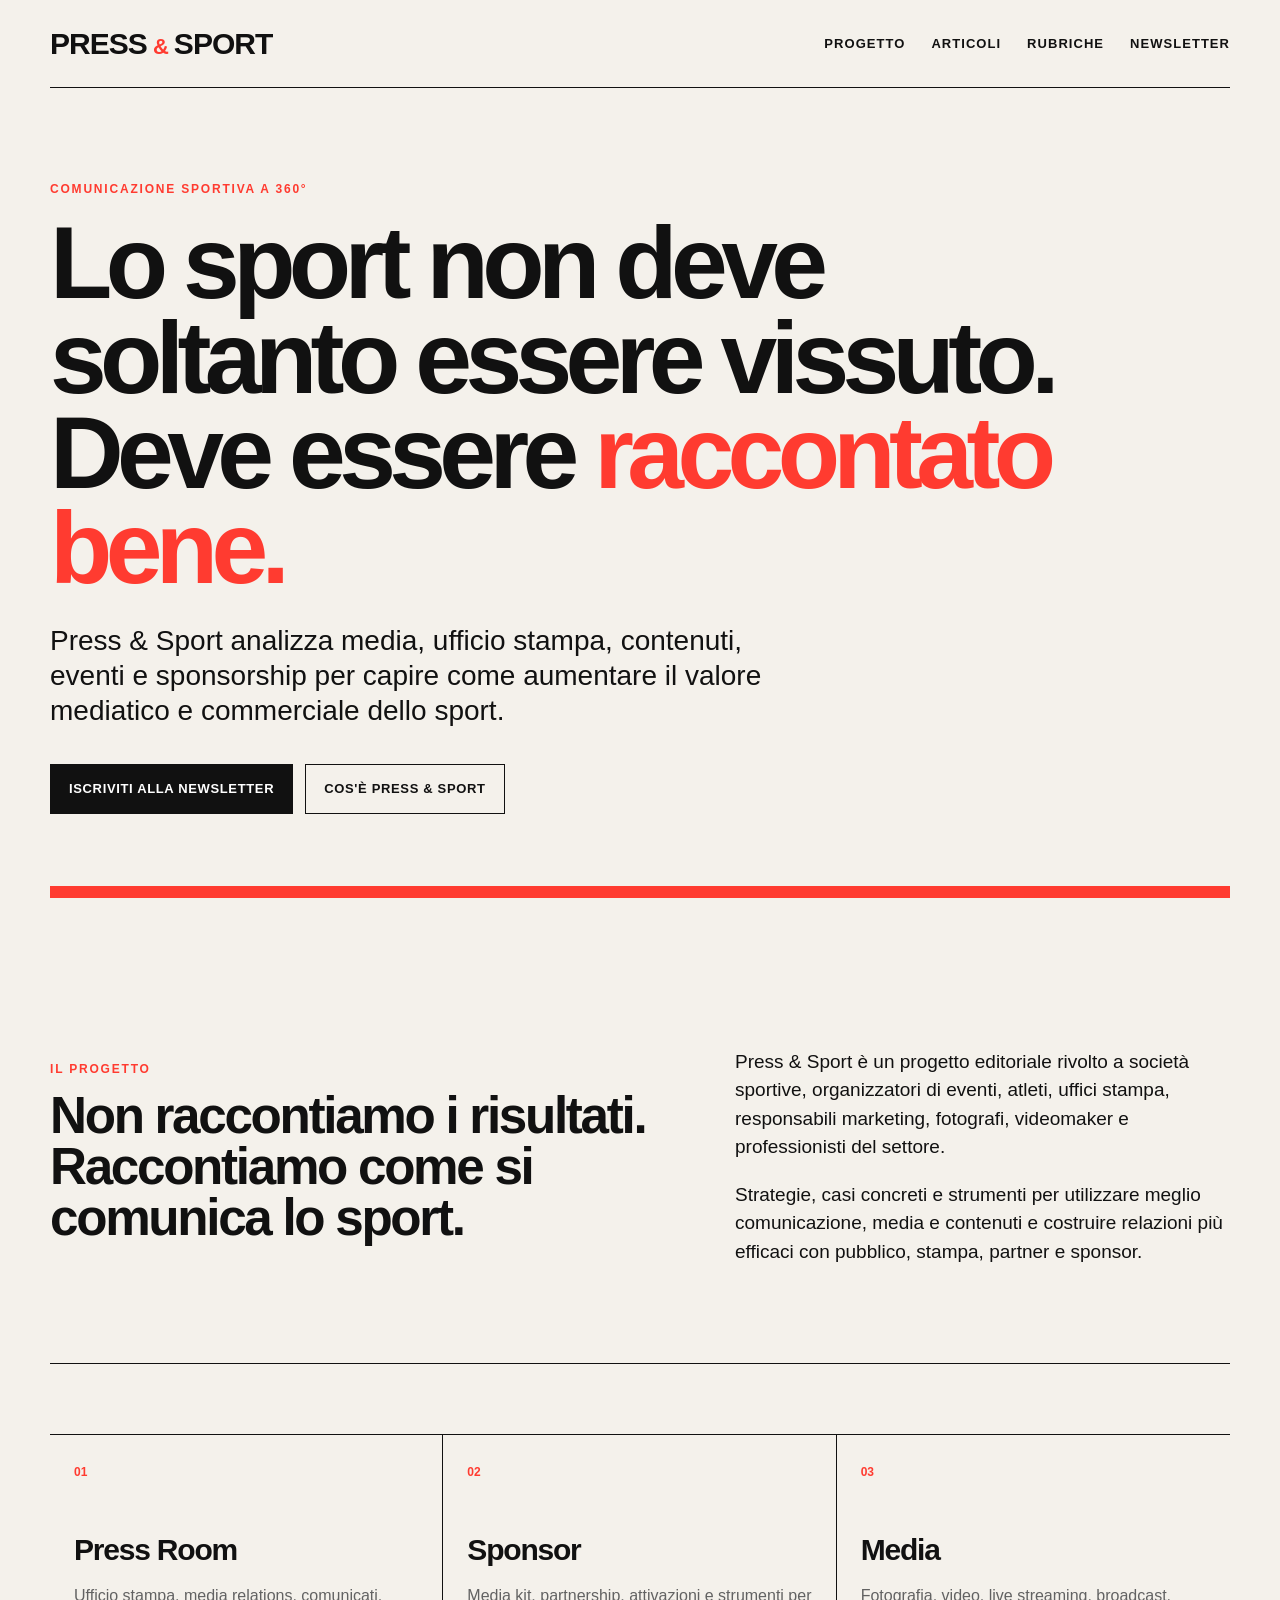
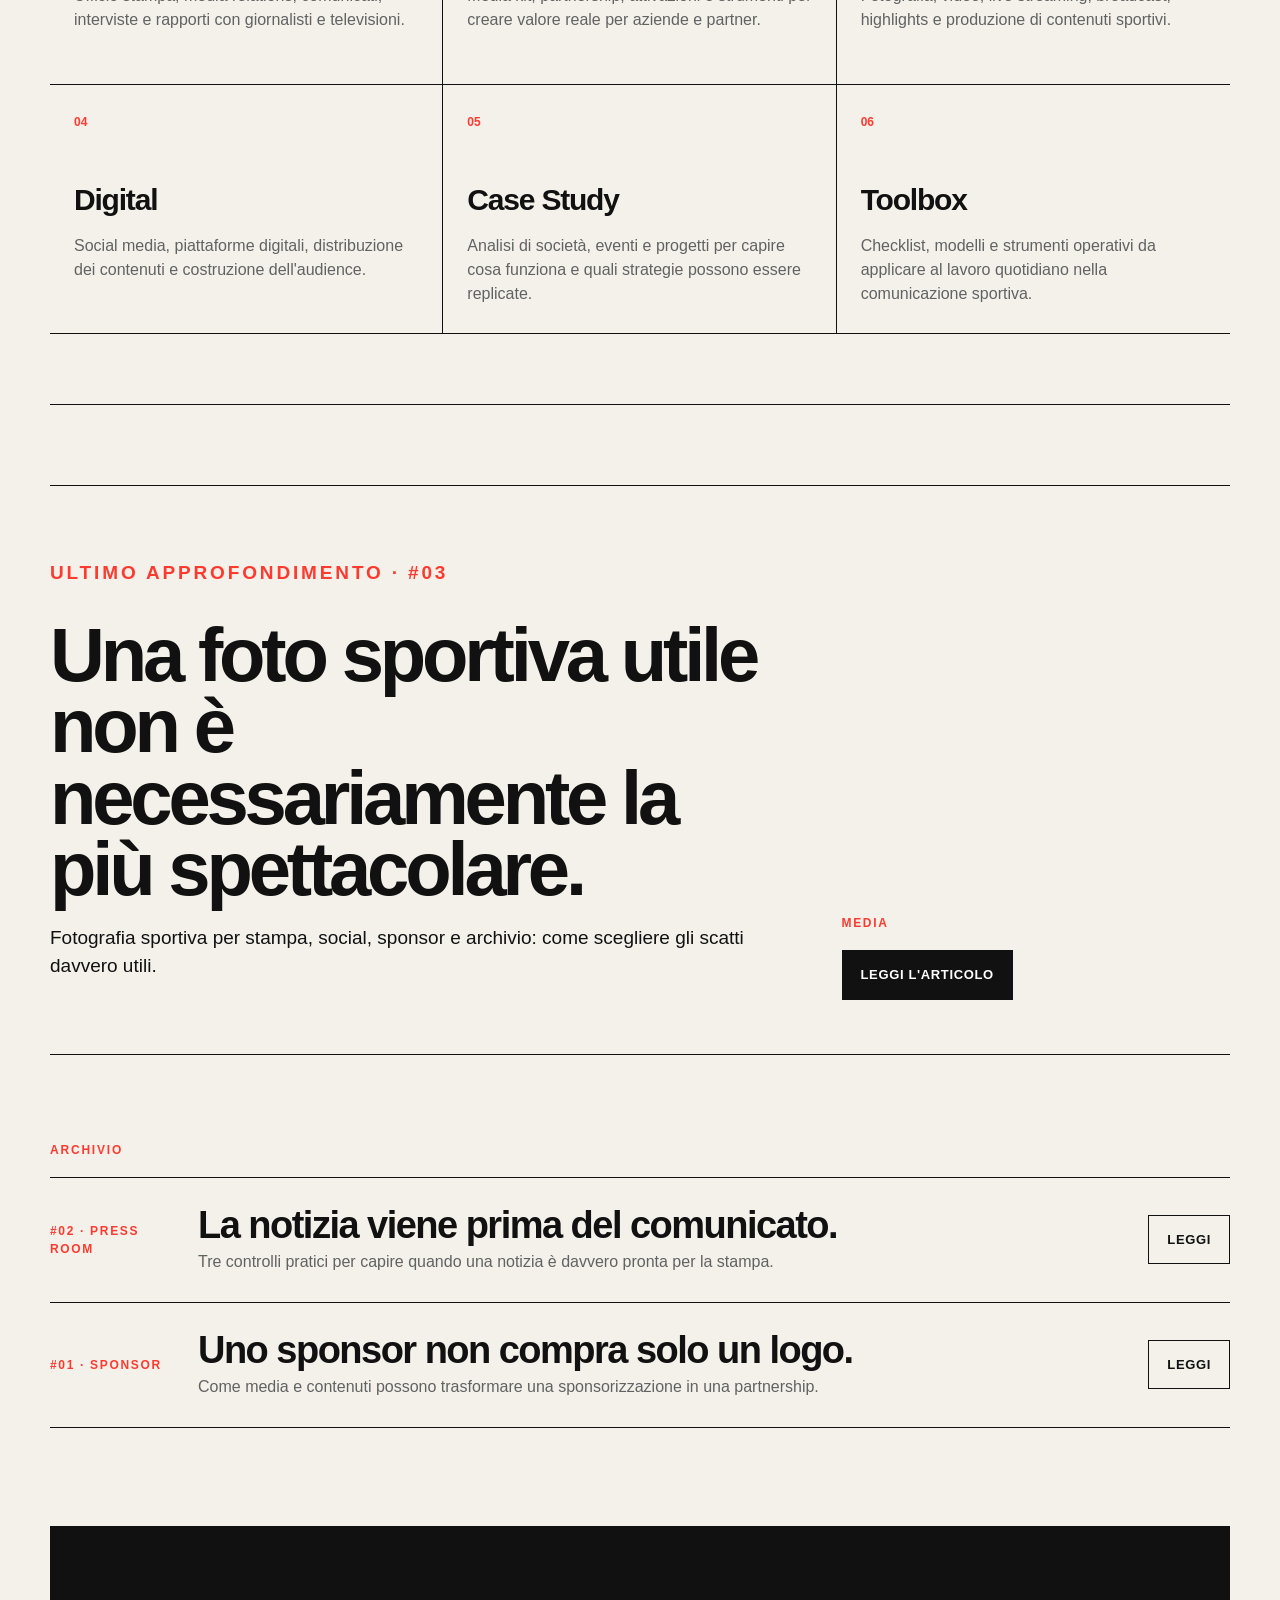
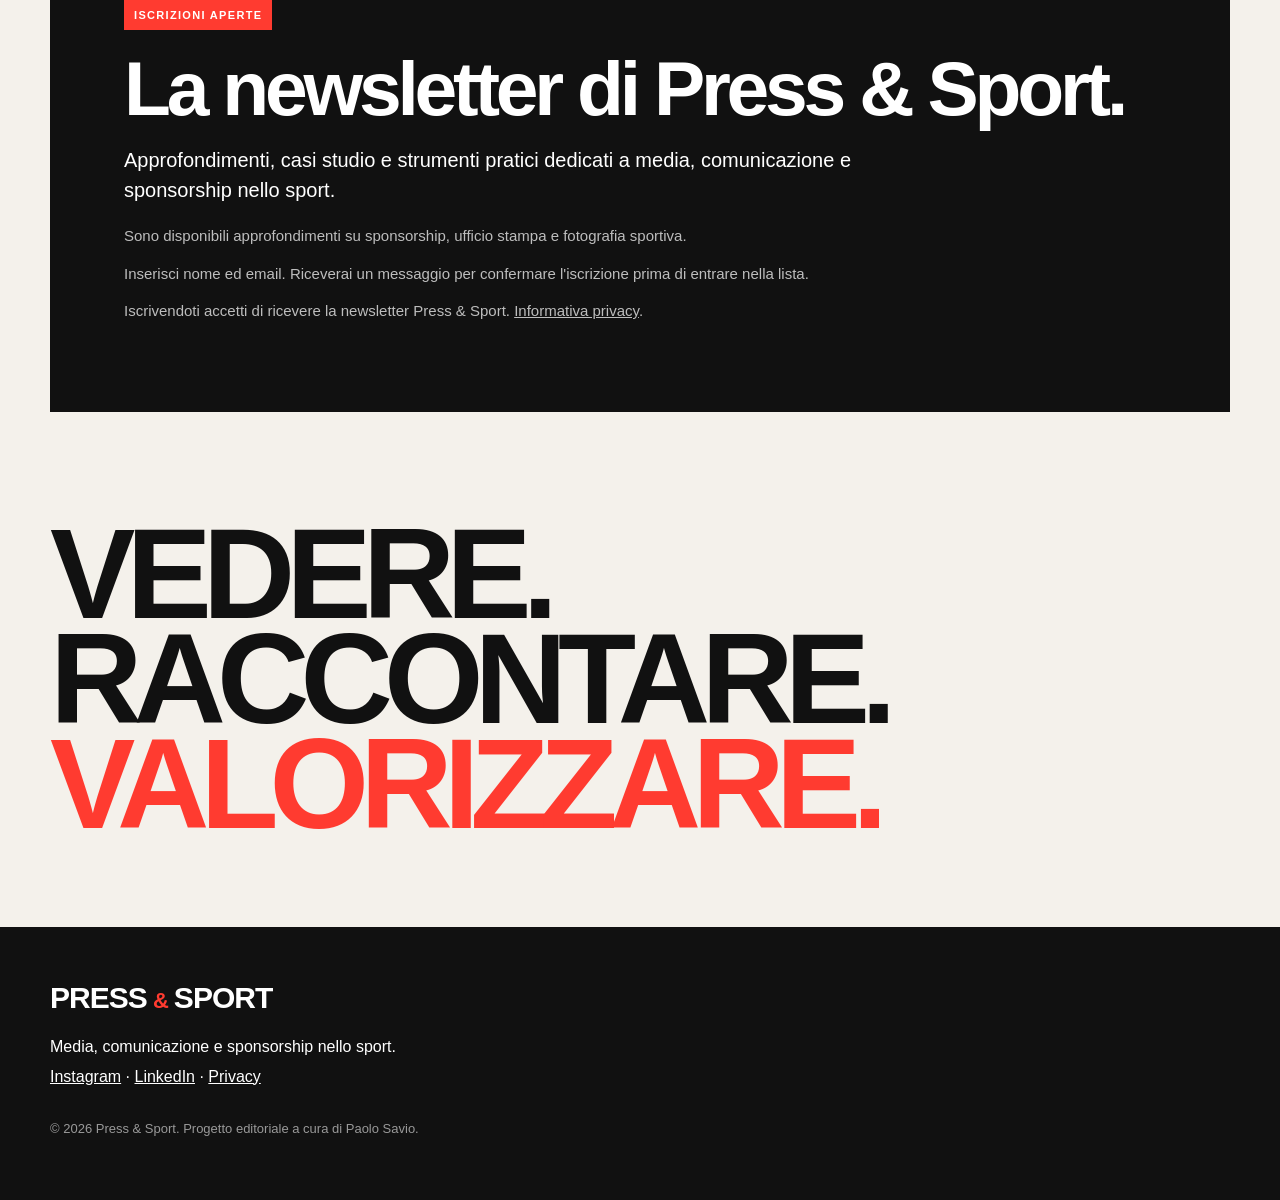
==== commit 16196e78: "Feature new photography article and preserve archive links" ====
--- a/index.html
+++ b/index.html
@@ -3,10 +3,42 @@
 <head>
   <meta charset="utf-8">
   <meta name="viewport" content="width=device-width, initial-scale=1">
-  <title>Press & Sport — Media, comunicazione e sponsorship nello sport</title>
+  <title>Press & Sport — Comunicazione e sponsorship nello sport</title>
   <meta name="description" content="Press & Sport è un progetto editoriale dedicato a media, comunicazione e sponsorship nello sport.">
   <meta name="theme-color" content="#111111">
+  <meta name="robots" content="index,follow,max-image-preview:large">
+  <link rel="canonical" href="https://pressandsport.it/">
+  <link rel="icon" href="/assets/press-sport-logo.svg" type="image/svg+xml">
+  <meta property="og:type" content="website">
+  <meta property="og:site_name" content="Press & Sport">
+  <meta property="og:title" content="Press & Sport — Media, comunicazione e sponsorship nello sport">
+  <meta property="og:description" content="Strategie, casi concreti e strumenti per comunicare meglio lo sport.">
+  <meta property="og:url" content="https://pressandsport.it/">
+  <meta property="og:image" content="https://pressandsport.it/assets/press-sport-share.svg">
+  <meta property="og:image:width" content="1200">
+  <meta property="og:image:height" content="630">
+  <meta name="twitter:card" content="summary_large_image">
+  <meta name="twitter:image" content="https://pressandsport.it/assets/press-sport-share.svg">
   <link rel="stylesheet" href="styles.css">
+  <script type="application/ld+json">
+  {
+    "@context":"https://schema.org",
+    "@type":"WebSite",
+    "name":"Press & Sport",
+    "url":"https://pressandsport.it/",
+    "description":"Progetto editoriale dedicato a media, comunicazione e sponsorship nello sport.",
+    "publisher":{
+      "@type":"Organization",
+      "name":"Press & Sport",
+      "url":"https://pressandsport.it/",
+      "logo":"https://pressandsport.it/assets/press-sport-logo.svg",
+      "sameAs":[
+        "https://www.instagram.com/pressandsport/",
+        "https://www.linkedin.com/company/146625659"
+      ]
+    }
+  }
+  </script>
   <script>
     (function (s, e, n, d, er) {
       s['Sender'] = er;
@@ -105,15 +137,15 @@
     </section>
 
     <section class="featured-article" id="articoli">
-      <p class="section-label">ULTIMO APPROFONDIMENTO · #02</p>
+      <p class="section-label">ULTIMO APPROFONDIMENTO · #03</p>
       <div class="featured-article-grid">
         <div>
-          <h2>La notizia viene prima del comunicato.</h2>
-          <p>Tre controlli pratici per capire cosa vale davvero una mail alla stampa e quando un comunicato ha senso.</p>
+          <h2>Una foto sportiva utile non è necessariamente la più spettacolare.</h2>
+          <p>Fotografia sportiva per stampa, social, sponsor e archivio: come scegliere gli scatti davvero utili.</p>
         </div>
         <div class="featured-article-action">
-          <span>PRESS ROOM</span>
-          <a class="button primary" href="articoli/la-notizia-viene-prima-del-comunicato.html">Leggi l'articolo</a>
+          <span>MEDIA</span>
+          <a class="button primary" href="articoli/una-foto-sportiva-utile-non-e-necessariamente-la-piu-spettacolare.html">Leggi l'articolo</a>
         </div>
       </div>
     </section>
@@ -121,6 +153,14 @@
     <section class="article-archive" aria-label="Archivio articoli">
       <p class="section-label">ARCHIVIO</p>
       <div class="article-list">
+        <article>
+          <span class="article-number">#02 · PRESS ROOM</span>
+          <div>
+            <h3>La notizia viene prima del comunicato.</h3>
+            <p>Tre controlli pratici per capire quando una notizia è davvero pronta per la stampa.</p>
+          </div>
+          <a class="button secondary" href="articoli/la-notizia-viene-prima-del-comunicato.html">Leggi</a>
+        </article>
         <article>
           <span class="article-number">#01 · SPONSOR</span>
           <div>
@@ -138,7 +178,7 @@
       <p>
         Approfondimenti, casi studio e strumenti pratici dedicati a media, comunicazione e sponsorship nello sport.
       </p>
-      <p class="newsletter-note">Sono già disponibili i primi due approfondimenti: sponsorship e ufficio stampa.</p>
+      <p class="newsletter-note">Sono disponibili approfondimenti su sponsorship, ufficio stampa e fotografia sportiva.</p>
       <p class="newsletter-note">
         Inserisci nome ed email. Riceverai un messaggio per confermare l'iscrizione prima di entrare nella lista.
       </p>
